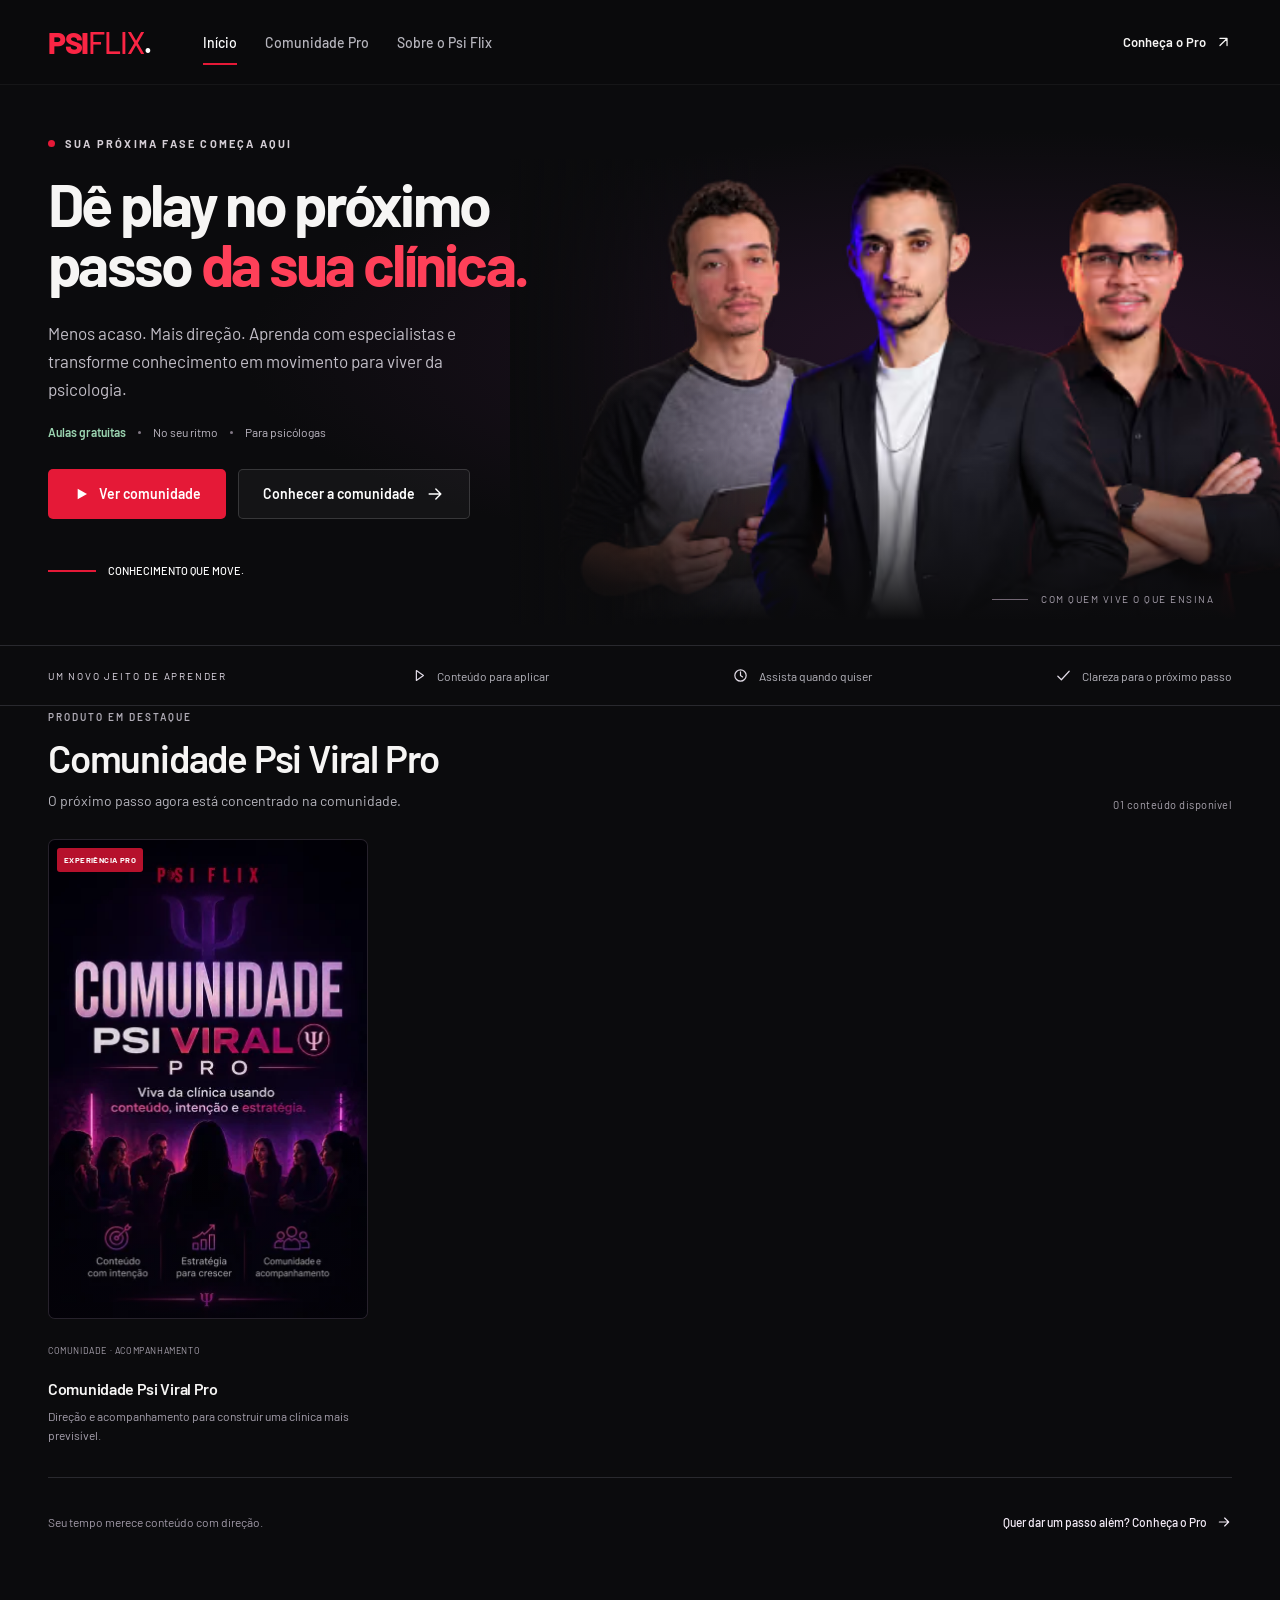
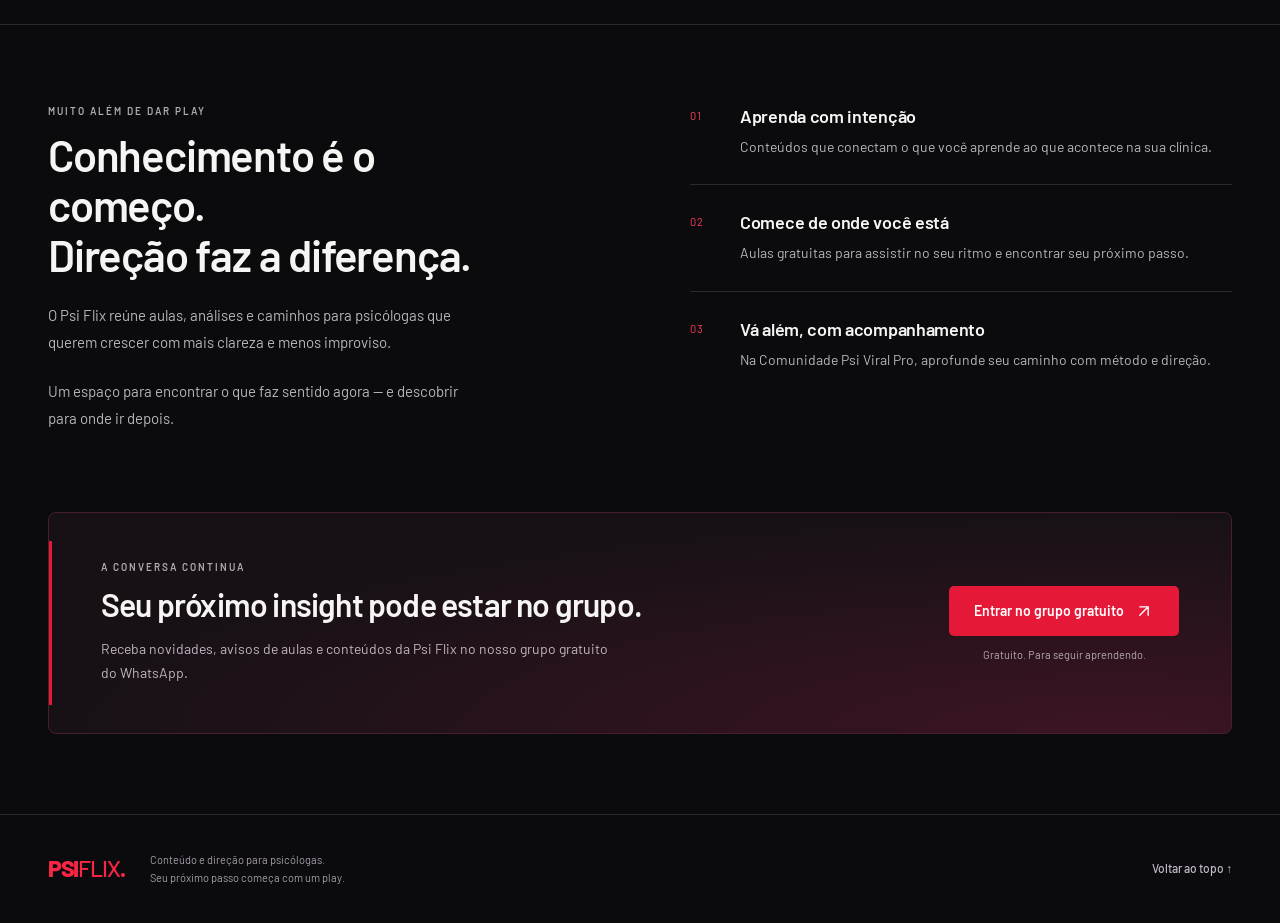
==== index.html @ 21b2b419 "fix: make shell margins robust in production" ====
<!doctype html>
<html lang="pt-BR">
<head>
  <meta charset="utf-8">
  <meta name="viewport" content="width=device-width, initial-scale=1">
  <title>Psi Flix | Dê play no próximo passo da sua clínica</title>
  <meta name="description" content="Aulas e análises gratuitas para psicólogas que querem crescer com direção. Explore o catálogo do Psi Flix e conheça a Comunidade Psi Viral Pro.">
  <meta name="theme-color" content="#0b0b0d">
  <meta name="referrer" content="strict-origin-when-cross-origin">
  <link rel="preload" as="image" type="image/avif" media="(max-width: 700px)" imagesrcset="assets/images/experts-mobile-480.avif 480w, assets/images/experts-mobile-600.avif 600w, assets/images/experts-mobile-840.avif 840w, assets/images/experts-mobile-1160.avif 1160w" imagesizes="(max-width: 557px) calc(112vw - 44.8px), 580px" fetchpriority="high">
  <link rel="preload" href="assets/fonts/barlow-latin-400.woff2" as="font" type="font/woff2" crossorigin>
  <link rel="preload" href="assets/fonts/barlow-latin-600.woff2" as="font" type="font/woff2" crossorigin>
  <link rel="icon" type="image/png" href="assets/images/icon-32.png">
  <link rel="apple-touch-icon" href="assets/images/icon-180.png">
  <link rel="stylesheet" href="assets/site.css?v=20260919-shell">
  <script src="assets/site.js?v=20260919-community" defer></script>
  <script src="assets/analytics.js" defer></script>
</head>
<body>
  <a class="skip-link" href="#inicio">Pular para o conteúdo</a>
  <header class="site-header">
    <div class="shell header-inner">
      <a class="brand" href="#inicio" aria-label="Psi Flix, início">PSI<span>FLIX</span><span class="brand-dot">.</span></a>
      <nav class="site-nav" id="site-navigation" aria-label="Navegação principal">
        <a href="#inicio" aria-current="page">Início</a>
        <a href="#aulas" data-open-catalog>Comunidade Pro</a>
        <a href="#sobre">Sobre o Psi Flix</a>
        <a href="#aulas" data-open-list hidden>Minha lista</a>
      </nav>
      <div class="header-actions">
        <a class="header-link" href="oferta/">Conheça o Pro <svg viewBox="0 0 24 24" aria-hidden="true"><path d="M7 17 17 7M7 7h10v10"/></svg></a>
        <button class="icon-button" type="button" aria-label="Buscar no catálogo" data-search-trigger hidden><svg viewBox="0 0 24 24" aria-hidden="true"><circle cx="10.5" cy="10.5" r="6.5"/><path d="m16 16 4 4"/></svg></button>
        <button class="icon-button menu-button" type="button" aria-label="Abrir menu" aria-expanded="false" aria-controls="site-navigation" data-menu data-catalog-controls hidden><svg viewBox="0 0 24 24" aria-hidden="true"><path d="M4 6h16M4 12h16M4 18h16"/></svg></button>
      </div>
    </div>
  </header>
  <main id="inicio">
    <section class="hero" aria-labelledby="hero-title">
      <div class="shell hero-inner">
        <div class="hero-copy">
          <p class="eyebrow">Sua próxima fase começa aqui</p>
          <h1 id="hero-title">Dê play no próximo passo <em>da sua clínica.</em></h1>
          <p class="hero-description">Menos acaso. Mais direção. Aprenda com especialistas e transforme conhecimento em movimento para viver da psicologia.</p>
          <div class="hero-meta"><span class="free">Aulas gratuitas</span><span class="meta-divider" aria-hidden="true"></span><span>No seu ritmo</span><span class="meta-divider" aria-hidden="true"></span><span>Para psicólogas</span></div>
          <div class="hero-actions">
            <a class="button button-primary" href="#aulas" data-open-catalog><svg class="play-icon" viewBox="0 0 24 24" aria-hidden="true"><path d="m7 4 14 8-14 8z"/></svg>Ver comunidade</a>
            <a class="button button-secondary" href="oferta/">Conhecer a comunidade <svg viewBox="0 0 24 24" aria-hidden="true"><path d="M5 12h14m-6-6 6 6-6 6"/></svg></a>
          </div>
          <div class="hero-index" aria-hidden="true"><span class="index-line"></span><strong>CONHECIMENTO QUE MOVE.</strong></div>
        </div>
        <div class="hero-art" aria-hidden="true"><picture style="display:contents"><source media="(max-width: 700px)" type="image/avif" srcset="assets/images/experts-mobile-480.avif 480w, assets/images/experts-mobile-600.avif 600w, assets/images/experts-mobile-840.avif 840w, assets/images/experts-mobile-1160.avif 1160w" sizes="(max-width: 557px) calc(112vw - 44.8px), 580px" width="1672" height="941"><source media="(max-width: 700px)" type="image/webp" srcset="assets/images/experts-mobile-480.webp 480w, assets/images/experts-mobile-600.webp 600w, assets/images/experts-mobile-840.webp 840w, assets/images/experts-mobile-1160.webp 1160w" sizes="(max-width: 557px) calc(112vw - 44.8px), 580px" width="1672" height="941"><img src="assets/images/experts-1280.webp" srcset="assets/images/experts-480.webp 480w, assets/images/experts-768.webp 768w, assets/images/experts-1280.webp 1280w, assets/images/experts-1672.webp 1672w" sizes="(max-width: 557px) calc(112vw - 44.8px), (max-width: 700px) 580px, (max-width: 1050px) calc(73vw - 46.72px), (max-width: 1336px) calc(70vw - 67.2px), (min-width: 1600px) 843.2px, 868px" width="1672" height="974" alt="" fetchpriority="high"></picture></div>
        <p class="hero-credit">Com quem vive o que ensina</p>
      </div>
    </section>
    <div class="benefit-bar"><div class="shell benefit-inner">
      <p class="benefit-label">Um novo jeito de aprender</p>
      <p><svg viewBox="0 0 24 24" aria-hidden="true"><path d="m9 5 10 7-10 7z"/></svg>Conteúdo para aplicar</p>
      <p><svg viewBox="0 0 24 24" aria-hidden="true"><circle cx="12" cy="12" r="8"/><path d="M12 7v5l3 2"/></svg>Assista quando quiser</p>
      <p><svg viewBox="0 0 24 24" aria-hidden="true"><path d="m4 13 5 5L20 6"/></svg>Clareza para o próximo passo</p>
    </div></div>
    <section class="catalog shell" id="aulas" aria-labelledby="catalog-title">
      <div class="section-heading"><div><span class="section-kicker">Produto em destaque</span><h2 id="catalog-title">Comunidade Psi Viral Pro</h2><p>O próximo passo agora está concentrado na comunidade.</p></div><span class="catalog-count" data-count role="status" aria-live="polite" aria-atomic="true">01 conteúdo disponível</span></div>
      <div class="catalog-toolbar" hidden>
        <div class="filter-group" role="group" aria-label="Filtrar conteúdos">
          <button class="filter" type="button" data-filter="all" aria-pressed="true">Todos</button>
          <button class="filter" type="button" data-filter="free" aria-pressed="false">Gratuitos</button>
          <button class="filter" type="button" data-filter="pro" aria-pressed="false">Comunidade Pro</button>
          <button class="filter" type="button" data-filter="saved" aria-pressed="false">Minha lista <span data-saved-count>0</span></button>
        </div>
        <label class="search-field" for="catalog-search"><svg viewBox="0 0 24 24" aria-hidden="true"><circle cx="10.5" cy="10.5" r="6.5"/><path d="m16 16 4 4"/></svg><span class="sr-only">Buscar no catálogo</span><input id="catalog-search" type="search" placeholder="O que você quer aprender?" autocomplete="off" aria-controls="catalog-cards"></label>
      </div>
      <div class="cards cards-featured" id="catalog-cards">
        <article class="catalog-card" data-card="comunidade-pro" data-category="pro" data-search="Comunidade Psi Viral Pro acompanhamento clinica posicionamento psicologia">
          <a class="card-link" href="oferta/" aria-labelledby="pro-title"><div class="poster"><span class="poster-label pro">Experiência Pro</span><img src="assets/images/comunidade-pro-640.webp" srcset="assets/images/comunidade-pro-320.webp 320w, assets/images/comunidade-pro-640.webp 640w" sizes="(max-width: 700px) clamp(120px, 38vw, 193px), (max-width: 1050px) calc(25vw - 28px), (max-width: 1336px) calc((100vw - 176px) / 6), 194px" decoding="async" width="1024" height="1536" alt="Comunidade Psi Viral Pro" loading="lazy"><span class="poster-action"><svg viewBox="0 0 24 24" aria-hidden="true"><path d="m7 4 14 8-14 8z"/></svg>Conhecer a comunidade</span></div></a>
          <div class="card-info"><span class="card-type">Comunidade · Acompanhamento</span><h3 id="pro-title">Comunidade Psi Viral Pro</h3><p>Direção e acompanhamento para construir uma clínica mais previsível.</p>
            <button class="save-button" type="button" data-title="Comunidade Psi Viral Pro" aria-label="Salvar Comunidade Psi Viral Pro na minha lista" aria-pressed="false" hidden><svg class="plus" viewBox="0 0 24 24" aria-hidden="true"><path d="M12 5v14M5 12h14"/></svg><svg class="check" viewBox="0 0 24 24" aria-hidden="true"><path d="m5 12 4 4L19 6"/></svg></button>
          </div>
        </article>
        <article class="catalog-card product-disabled" data-card="playlist-aulas" data-category="free" data-search="Playlist das 3 aulas gratuitas psicologia marketing clinica" hidden aria-hidden="true">
          <a class="card-link" href="https://www.youtube.com/playlist?list=PLMc1T6mz8FnI" target="_blank" rel="noopener" aria-labelledby="playlist-title"><div class="poster"><span class="poster-label">Gratuito · 3 aulas</span><img src="assets/images/playlist-640.webp" srcset="assets/images/playlist-320.webp 320w, assets/images/playlist-640.webp 640w" sizes="(max-width: 700px) clamp(120px, 38vw, 193px), (max-width: 1050px) calc(25vw - 28px), (max-width: 1336px) calc((100vw - 176px) / 6), 194px" decoding="async" width="1024" height="1536" alt="Playlist gratuita com três aulas" loading="lazy"><span class="poster-action"><svg viewBox="0 0 24 24" aria-hidden="true"><path d="m7 4 14 8-14 8z"/></svg>Assistir no YouTube ↗</span></div></a>
          <div class="card-info"><span class="card-type">Playlist · Acesso gratuito</span><h3 id="playlist-title">Três aulas. Novas possibilidades.</h3><p>Uma sequência para sair do improviso e começar a agir com mais clareza.</p>
            <button class="save-button" type="button" data-save="playlist-aulas" data-title="Playlist das 3 aulas" aria-label="Salvar Playlist das 3 aulas na minha lista" aria-pressed="false" hidden><svg class="plus" viewBox="0 0 24 24" aria-hidden="true"><path d="M12 5v14M5 12h14"/></svg><svg class="check" viewBox="0 0 24 24" aria-hidden="true"><path d="m5 12 4 4L19 6"/></svg></button>
          </div>
        </article>
        <article class="catalog-card product-disabled" data-card="analise-perfil" data-category="free" data-search="Analise de perfil do Instagram redes sociais posicionamento gratuita" hidden aria-hidden="true">
          <a class="card-link" href="https://www.youtube.com/watch?v=QMFp50Lcp_4" target="_blank" rel="noopener" aria-labelledby="analise-title"><div class="poster"><span class="poster-label">Gratuito · Análise prática</span><img src="assets/images/analise-640.webp" srcset="assets/images/analise-320.webp 320w, assets/images/analise-640.webp 640w" sizes="(max-width: 700px) clamp(120px, 38vw, 193px), (max-width: 1050px) calc(25vw - 28px), (max-width: 1336px) calc((100vw - 176px) / 6), 194px" decoding="async" width="1024" height="1536" alt="Aula de análise de perfil do Instagram" loading="lazy"><span class="poster-action"><svg viewBox="0 0 24 24" aria-hidden="true"><path d="m7 4 14 8-14 8z"/></svg>Assistir no YouTube ↗</span></div></a>
          <div class="card-info"><span class="card-type">Aula · Presença digital</span><h3 id="analise-title">Seu perfil comunica o seu valor?</h3><p>Veja na prática o que observar no seu posicionamento no Instagram.</p>
            <button class="save-button" type="button" data-save="analise-perfil" data-title="Análise de perfil do Instagram" aria-label="Salvar Análise de perfil do Instagram na minha lista" aria-pressed="false" hidden><svg class="plus" viewBox="0 0 24 24" aria-hidden="true"><path d="M12 5v14M5 12h14"/></svg><svg class="check" viewBox="0 0 24 24" aria-hidden="true"><path d="m5 12 4 4L19 6"/></svg></button>
          </div>
        </article>
      </div>
      <p class="empty-state" data-empty hidden></p>
      <div class="catalog-note"><p>Seu tempo merece conteúdo com direção.</p><a class="text-link" href="oferta/">Quer dar um passo além? Conheça o Pro <svg viewBox="0 0 24 24" aria-hidden="true"><path d="M5 12h14m-6-6 6 6-6 6"/></svg></a></div>
    </section>
    <section class="about" id="sobre" aria-labelledby="about-title"><div class="shell about-grid">
      <div class="about-heading reveal"><span class="section-kicker">Muito além de dar play</span><h2 id="about-title">Conhecimento é o começo.<br>Direção faz a diferença.</h2><p>O Psi Flix reúne aulas, análises e caminhos para psicólogas que querem crescer com mais clareza e menos improviso.</p><p>Um espaço para encontrar o que faz sentido agora — e descobrir para onde ir depois.</p></div>
      <div class="about-points">
        <article class="about-point reveal"><span class="point-number">01</span><div><h3>Aprenda com intenção</h3><p>Conteúdos que conectam o que você aprende ao que acontece na sua clínica.</p></div></article>
        <article class="about-point reveal"><span class="point-number">02</span><div><h3>Comece de onde você está</h3><p>Aulas gratuitas para assistir no seu ritmo e encontrar seu próximo passo.</p></div></article>
        <article class="about-point reveal"><span class="point-number">03</span><div><h3>Vá além, com acompanhamento</h3><p>Na Comunidade Psi Viral Pro, aprofunde seu caminho com método e direção.</p></div></article>
      </div>
    </div></section>
    <section class="community shell" aria-labelledby="community-title"><div class="community-panel reveal">
      <div><span class="section-kicker">A conversa continua</span><h2 id="community-title">Seu próximo insight pode estar no grupo.</h2><p>Receba novidades, avisos de aulas e conteúdos da Psi Flix no nosso grupo gratuito do WhatsApp.</p></div>
      <div class="community-actions"><a class="button button-primary" href="https://chat.whatsapp.com/EYXo8Y62GKP0uR4T5jmvc7" target="_blank" rel="noopener">Entrar no grupo gratuito <svg viewBox="0 0 24 24" aria-hidden="true"><path d="M7 17 17 7M7 7h10v10"/></svg></a><small>Gratuito. Para seguir aprendendo.</small></div>
    </div></section>
  </main>
  <footer class="site-footer"><div class="shell footer-inner"><div class="footer-brand"><a class="brand" href="#inicio" aria-label="Psi Flix, voltar ao início">PSI<span>FLIX</span>.</a><p>Conteúdo e direção para psicólogas.<br>Seu próximo passo começa com um play.</p></div><a class="text-link" href="#inicio">Voltar ao topo ↑</a></div></footer>
  <div class="toast" role="status" aria-live="polite" aria-atomic="true" data-toast></div>
  <noscript><style>.site-nav{display:flex;position:static}.header-inner{flex-wrap:wrap}.toast{display:none}</style></noscript>
</body>
</html>
---- assets/site.css ----
@font-face { font-family: 'Barlow'; font-style: normal; font-weight: 400; font-display: swap; src: url('fonts/barlow-latin-400.woff2') format('woff2'); unicode-range: U+0000-00FF, U+0131, U+0152-0153, U+02BB-02BC, U+02C6, U+02DA, U+02DC, U+0304, U+0308, U+0329, U+2000-206F, U+20AC, U+2122, U+2191, U+2193, U+2212, U+2215, U+FEFF, U+FFFD; }
@font-face { font-family: 'Barlow'; font-style: normal; font-weight: 500; font-display: swap; src: url('fonts/barlow-latin-500.woff2') format('woff2'); unicode-range: U+0000-00FF, U+0131, U+0152-0153, U+02BB-02BC, U+02C6, U+02DA, U+02DC, U+0304, U+0308, U+0329, U+2000-206F, U+20AC, U+2122, U+2191, U+2193, U+2212, U+2215, U+FEFF, U+FFFD; }
@font-face { font-family: 'Barlow'; font-style: normal; font-weight: 600; font-display: swap; src: url('fonts/barlow-latin-600.woff2') format('woff2'); unicode-range: U+0000-00FF, U+0131, U+0152-0153, U+02BB-02BC, U+02C6, U+02DA, U+02DC, U+0304, U+0308, U+0329, U+2000-206F, U+20AC, U+2122, U+2191, U+2193, U+2212, U+2215, U+FEFF, U+FFFD; }
@font-face { font-family: 'Barlow'; font-style: normal; font-weight: 700; font-display: swap; src: url('fonts/barlow-latin-700.woff2') format('woff2'); unicode-range: U+0000-00FF, U+0131, U+0152-0153, U+02BB-02BC, U+02C6, U+02DA, U+02DC, U+0304, U+0308, U+0329, U+2000-206F, U+20AC, U+2122, U+2191, U+2193, U+2212, U+2215, U+FEFF, U+FFFD; }
@font-face { font-family: 'Barlow'; font-style: normal; font-weight: 800; font-display: swap; src: url('fonts/barlow-latin-800.woff2') format('woff2'); unicode-range: U+0000-00FF, U+0131, U+0152-0153, U+02BB-02BC, U+02C6, U+02DA, U+02DC, U+0304, U+0308, U+0329, U+2000-206F, U+20AC, U+2122, U+2191, U+2193, U+2212, U+2215, U+FEFF, U+FFFD; }
:root{color-scheme:dark;--bg:#0b0b0d;--surface:#151518;--line:#29292e;--text:#f6f5f4;--muted:#b6b5bd;--red:#e51937;--red-hover:#bd102a;--max:1240px;--ease:cubic-bezier(.2,.7,.2,1)}
*{box-sizing:border-box}
html{scroll-behavior:smooth;scroll-padding-top:100px}
body{margin:0;min-width:320px;background:var(--bg);color:var(--text);font-family:Barlow,'Segoe UI',Arial,sans-serif;-webkit-font-smoothing:antialiased}
body,input,button{font-family:Barlow,'Segoe UI',Arial,sans-serif}
a{color:inherit;text-decoration:none}
button,input{font:inherit}
button,a,input,summary{-webkit-tap-highlight-color:transparent}
button{cursor:pointer}
img{display:block;max-width:100%;height:auto}
h1,h2,h3,p{margin:0}
svg{width:20px;height:20px;flex-shrink:0;fill:none;stroke:currentColor;stroke-width:1.7;stroke-linecap:round;stroke-linejoin:round}
[hidden]{display:none!important}
:focus-visible{outline:2px solid #fff;outline-offset:5px}
::selection{background:#ae1735;color:#fff}
.shell{width:calc(100% - 96px);max-width:var(--max);margin-inline:auto}
.skip-link{position:fixed;left:24px;top:-70px;z-index:20;background:#fff;color:#111;padding:14px 20px;border-radius:6px}
.skip-link:focus{top:12px}
.site-header{position:sticky;top:0;z-index:10;background:#0b0b0df5;border-bottom:1px solid #ffffff0d}
.header-inner{display:flex;align-items:center;gap:52px;min-height:84px}
.brand{font-size:30px;letter-spacing:-1.4px;font-weight:800;color:#fa2544;white-space:nowrap;line-height:1}
.brand span{font-weight:500;letter-spacing:-1px}
.site-nav{display:flex;gap:28px;align-items:center}
.site-nav a{position:relative;display:flex;align-items:center;min-height:48px;color:var(--muted);font-size:14px;font-weight:500;transition:color .2s}
.site-nav a:hover,.site-nav a[aria-current]{color:#fff}
.site-nav a[aria-current]::after{content:'';position:absolute;bottom:1px;left:0;right:0;height:2px;background:var(--red)}
.header-actions{margin-left:auto;display:flex;align-items:center;gap:18px}
.header-link{display:flex;align-items:center;gap:9px;min-height:44px;font-size:13px;font-weight:600}
.header-link svg{width:17px}
.icon-button{display:grid;place-items:center;width:44px;height:44px;border:1px solid var(--line);background:transparent;color:#fff;border-radius:50%;transition:background .2s,border-color .2s}
.icon-button:hover{background:#ffffff10;border-color:#777}
.menu-button{display:none}
.hero{position:relative;isolation:isolate;overflow:hidden;background:radial-gradient(ellipse at 80% 48%,#241327 0,transparent 54%)}
.hero-inner{position:relative;min-height:560px;display:flex;align-items:center;padding-block:32px 48px}
.hero-copy{position:relative;z-index:2;width:53%;max-width:650px}
.eyebrow{display:flex;align-items:center;gap:10px;font-size:11px;font-weight:700;text-transform:uppercase;letter-spacing:2.2px;color:#d4ced5;margin-bottom:24px}
.eyebrow::before{content:'';height:7px;width:7px;background:var(--red);border-radius:50%;flex-shrink:0}
.hero h1{font-size:clamp(42px,4.6vw,68px);line-height:1.03;letter-spacing:-2.7px;font-weight:700;text-wrap:balance}
.hero h1 em{font-style:normal;color:#ff4059}
.hero-description{max-width:435px;color:#c2bec7;font-size:17px;line-height:1.65;margin-top:24px}
.hero-meta{display:flex;align-items:center;gap:12px;margin-top:22px;font-size:12px;color:#bfbac5}
.hero-meta .free{color:#9bd5b1;font-weight:600}
.meta-divider{width:3px;height:3px;background:#827985;border-radius:50%}
.hero-actions{display:flex;gap:12px;flex-wrap:wrap;margin-top:30px}
.button{display:inline-flex;align-items:center;justify-content:center;gap:10px;min-height:50px;padding:0 24px;border:1px solid transparent;border-radius:5px;font-size:14px;font-weight:600;line-height:1.3;transition:background .2s,transform .25s var(--ease),border-color .2s}
.button:hover{transform:translateY(-2px)}
.button-primary{background:var(--red);color:#fff}
.button-primary:hover{background:var(--red-hover)}
.button-secondary{background:#ffffff0a;border-color:#ffffff26;color:#fff}
.button-secondary:hover{background:#ffffff15;border-color:#ffffff55}
.button .play-icon{fill:currentColor;stroke:none;width:16px}
.hero-art{position:absolute;z-index:0;width:70%;right:-9%;bottom:20px;pointer-events:none}
.hero-art::after{content:'';position:absolute;inset:0;background:linear-gradient(90deg,var(--bg),transparent 30%),linear-gradient(0deg,var(--bg) 1%,transparent 38%)}
.hero-art img{width:100%;height:auto}
.hero-credit{position:absolute;right:18px;bottom:40px;z-index:2;display:flex;align-items:center;gap:13px;font-size:10px;color:#aaa3b0;letter-spacing:1.5px;text-transform:uppercase}
.hero-credit::before{content:'';height:1px;width:36px;background:#736774}
.hero-index{display:flex;align-items:center;gap:12px;margin-top:45px;color:#918996;font-size:11px;font-variant-numeric:tabular-nums}
.hero-index .index-line{width:48px;height:2px;background:var(--red)}
.hero-index strong{font-weight:500;color:#fff}
.benefit-bar{border-block:1px solid var(--line)}
.benefit-inner{display:flex;align-items:center;justify-content:space-between;gap:24px;padding-block:21px}
.benefit-inner p{display:flex;align-items:center;gap:10px;font-size:12px;color:var(--muted)}
.benefit-inner svg{color:#e2dce7;width:17px;height:17px}
.benefit-inner .benefit-label{font-size:10px;letter-spacing:1.8px;text-transform:uppercase;color:#e2dce7}
/* Align the catalog text below the sticky header when navigating to #aulas. */
.catalog{padding-block:5px 80px;scroll-margin-top:-93px}
.section-heading{display:flex;align-items:flex-end;justify-content:space-between;gap:28px;margin-bottom:28px}
.section-kicker{display:block;color:#afabb5;font-size:10px;font-weight:600;letter-spacing:2px;text-transform:uppercase;margin-bottom:13px}
.section-heading h2,.about-heading h2{font-size:clamp(28px,3vw,40px);font-weight:600;line-height:1.15;letter-spacing:-1.2px}
.section-heading p{color:var(--muted);font-size:14px;line-height:1.5;margin-top:10px}
.catalog-count{font-size:11px;white-space:nowrap;color:#a8a3ad;letter-spacing:.5px}
.catalog-toolbar{display:flex;gap:8px;align-items:center;flex-wrap:wrap;margin-bottom:28px}
.filter{min-height:40px;padding:8px 17px;border:1px solid var(--line);border-radius:4px;background:transparent;color:#bbb6c1;font-size:12px;transition:background .2s,color .2s}
.filter[aria-pressed=true]{background:#f3f1f3;color:#18151b;border-color:#f3f1f3}
.filter:hover:not([aria-pressed=true]){background:#242126;color:#fff}
.search-field{margin-left:auto;display:flex;align-items:center;gap:10px;border:1px solid var(--line);border-radius:4px;padding:0 12px;color:#aaa3af;min-height:40px}
.search-field input{width:175px;border:0;background:transparent;color:#fff;outline:none;font-size:12px;padding:11px 0}
.search-field:focus-within{outline:2px solid #fff;outline-offset:3px}
.search-field svg{width:16px;height:16px}
.search-field input::placeholder{color:#aaa3af}
.cards{display:grid;grid-template-columns:repeat(6,minmax(0,1fr));gap:28px 16px}
.cards-featured{grid-template-columns:minmax(220px,320px);justify-content:start}
.catalog-card{min-width:0;position:relative}
.card-link{display:block}
.poster{position:relative;aspect-ratio:2/3;border-radius:7px;overflow:hidden;background:#19131e;border:1px solid #ffffff10;transition:transform .35s var(--ease),border-color .3s}
.poster picture,.poster img{width:100%;height:100%;object-fit:cover}
.poster img{transition:transform .6s var(--ease)}
.poster::after{content:'';position:absolute;inset:0;background:linear-gradient(0deg,#08060bea,transparent 38%);opacity:.4;transition:opacity .3s}
.poster-label{position:absolute;left:8px;top:8px;max-width:calc(100% - 16px);z-index:1;background:#101012ed;border:1px solid #ffffff30;color:#fff;border-radius:3px;padding:6px;font-size:8px;letter-spacing:.4px;text-transform:uppercase;font-weight:700}
.poster-label.pro{background:#b6112c;border-color:transparent}
.poster-action{position:absolute;z-index:1;bottom:12px;left:12px;right:12px;display:flex;align-items:center;gap:8px;font-size:11px;font-weight:600;opacity:0;transform:translateY(8px);transition:transform .3s,opacity .3s}
.poster-action svg{box-sizing:content-box;width:12px;height:12px;padding:8px;border-radius:50%;background:#fff;color:#141018;fill:currentColor;stroke:none}
.card-link:hover .poster,.card-link:focus-visible .poster{transform:translateY(-5px);border-color:#ffffff50}
.card-link:hover .poster img,.card-link:focus-visible .poster img{transform:scale(1.025)}
.card-link:hover .poster::after,.card-link:focus-visible .poster::after{opacity:1}
.card-link:hover .poster-action,.card-link:focus-visible .poster-action{opacity:1;transform:none}
.card-info{position:relative;padding-top:10px}
.card-type{display:flex;align-items:center;min-height:44px;padding-right:48px;font-size:9px;line-height:1.5;color:#aaa4b0;letter-spacing:.6px;text-transform:uppercase;overflow-wrap:anywhere}
.card-info h3{font-size:16px;font-weight:600;letter-spacing:-.3px;margin-top:6px;line-height:1.3}
.card-info p{font-size:12px;color:#a7a1ae;line-height:1.6;margin-top:7px}
.save-button{position:absolute;right:0;top:10px;width:44px;height:44px;border:1px solid #45404b;border-radius:50%;background:var(--bg);color:#d9d5df;display:grid;place-items:center}
.save-button[aria-pressed=true]{color:#9bd5b1;border-color:#6b9a7a}
.save-button[aria-pressed=true] .plus{display:none}
.save-button[aria-pressed=false] .check{display:none}
.empty-state{padding:48px 24px;border:1px dashed #4d4354;border-radius:6px;color:#c2b9ca;text-align:center;line-height:1.6}
.catalog-note{display:flex;align-items:center;justify-content:space-between;gap:20px;margin-top:32px;padding-top:22px;border-top:1px solid var(--line);color:#a29ba9;font-size:12px;line-height:1.6}
.text-link{display:inline-flex;gap:9px;align-items:center;color:#f5edf8;font-weight:500;min-height:44px}
.text-link svg{width:16px}
.about{border-top:1px solid var(--line);padding-block:80px}
.about-grid{display:grid;grid-template-columns:1fr 1fr;gap:100px;align-items:start}
.about-heading h2{font-size:clamp(34px,3.4vw,48px);max-width:470px}
.about-heading p{color:var(--muted);font-size:15px;line-height:1.8;max-width:440px;margin-top:22px}
.about-points{display:grid;gap:26px}
.about-point{display:grid;grid-template-columns:30px 1fr;gap:20px;border-bottom:1px solid var(--line);padding-bottom:26px}
.about-point:last-child{border:0;padding-bottom:0}
.point-number{color:#fa4059;font-size:11px;letter-spacing:1px;padding-top:4px}
.about-point h3{font-size:18px;font-weight:600;letter-spacing:-.3px}
.about-point p{font-size:14px;color:var(--muted);line-height:1.65;margin-top:8px}
.community{padding-bottom:80px}
.community-panel{display:grid;grid-template-columns:1fr auto;gap:40px;align-items:center;padding:48px 52px;border:1px solid #47202d;border-radius:8px;background:radial-gradient(ellipse at 90% 100%,#3c1423,transparent 70%),#171116;position:relative;overflow:hidden}
.community-panel::before{content:'';position:absolute;left:0;top:28px;bottom:28px;width:3px;background:var(--red)}
.community-panel h2{font-size:32px;font-weight:600;letter-spacing:-.8px;line-height:1.15}
.community-panel p{margin-top:14px;font-size:14px;color:#c0b4c0;line-height:1.7;max-width:510px}
.community-actions{display:flex;flex-direction:column;align-items:center;gap:12px}
.community-actions small{color:#b5a6b4;font-size:11px}
.site-footer{padding-block:32px;border-top:1px solid var(--line)}
.footer-inner{display:flex;align-items:center;justify-content:space-between;gap:24px}
.footer-brand{display:flex;align-items:center;gap:26px}
.footer-brand .brand{font-size:23px}
.site-footer p,.site-footer>a{font-size:11px;color:#a49ca9;line-height:1.6}
.site-footer .text-link{font-size:12px;color:#c2bac8}
.toast{position:fixed;bottom:24px;left:50%;transform:translateX(-50%);z-index:30;max-width:calc(100% - 32px);width:max-content;padding:13px 20px;border:1px solid #57505e;border-radius:6px;background:#25202b;color:#fff;font-size:13px;box-shadow:0 8px 30px #0005}
.reveal.is-visible{animation:reveal-in .65s var(--ease) both}
@keyframes reveal-in{from{opacity:.25;transform:translateY(22px)}to{opacity:1;transform:translateY(0)}}
@media(hover:none){.poster-action{opacity:1;transform:none}.poster::after{opacity:.8}}
@media(min-width:1600px){.hero-art{right:-4%;width:68%}}
@media(max-width:1050px){.shell{width:calc(100% - 64px)}.header-inner{gap:30px}.site-nav{gap:20px}.header-link{display:none}.hero-inner{min-height:580px}.hero-copy{width:57%}.hero h1{font-size:52px}.hero-art{width:73%;right:-15%;bottom:50px}.cards{grid-template-columns:repeat(4,minmax(0,1fr));gap:28px 16px}.cards-featured{grid-template-columns:minmax(220px,320px);justify-content:start}.about-grid{gap:50px}.community-panel{padding:36px}.benefit-inner{gap:14px}.benefit-inner .benefit-label{display:none}.card-info h3{font-size:16px}}
@media(max-width:700px){html{scroll-padding-top:85px}.shell{width:calc(100% - 40px)}.header-inner{min-height:72px;gap:16px}.brand{font-size:26px}.header-actions{gap:10px}.menu-button{display:grid}.site-nav{position:absolute;top:72px;left:0;right:0;background:#111114;border-bottom:1px solid var(--line);padding:12px 20px;display:none;flex-wrap:wrap;gap:10px 24px}.site-nav.is-open{display:flex}.hero-inner{min-height:0;padding-top:295px;padding-bottom:34px}.hero-copy{width:100%;max-width:none}.hero-art{top:12px;bottom:auto;right:-8%;width:112%;max-width:600px}.hero-art::after{background:linear-gradient(0deg,var(--bg),transparent 62%)}.hero h1{font-size:clamp(38px,8.8vw,58px);letter-spacing:-1.8px;max-width:560px}.hero .eyebrow{margin-bottom:18px;font-size:10px}.hero-description{font-size:15px;line-height:1.65;max-width:460px;margin-top:20px}.hero-credit{display:none}.hero-meta{font-size:11px;gap:10px;margin-top:18px}.hero-actions{margin-top:24px;gap:10px}.button{padding:0 18px;font-size:13px}.hero-index{margin-top:28px}.benefit-inner{flex-wrap:wrap;justify-content:center;gap:12px 24px;padding-block:18px}.benefit-inner p{font-size:11px}.catalog{padding-block:5px 48px;scroll-margin-top:-60px}.section-heading{gap:15px}.section-heading h2{font-size:29px}.section-heading p{font-size:13px}.catalog-count{display:none}.catalog-toolbar{gap:7px}.filter{padding-inline:13px;font-size:11px}.search-field{order:2;width:100%;margin-top:7px}.search-field input{width:100%;font-size:14px}.cards{grid-template-columns:none;grid-auto-flow:column;grid-auto-columns:clamp(120px,38vw,193px);gap:12px;overflow-x:auto;scroll-snap-type:x mandatory;scroll-padding-left:0;padding:8px 3px 24px;margin-inline:-3px;scrollbar-width:thin;scrollbar-color:#514452 transparent}.cards-featured{justify-content:start}.catalog-card{scroll-snap-align:start}.card-info h3{font-size:16px}.catalog-note{display:block;margin-top:14px}.catalog-note .text-link{margin-top:8px}.about{padding-block:48px}.about-grid{grid-template-columns:1fr;gap:36px}.about-heading h2{font-size:36px}.about-heading p{font-size:14px}.about-points{gap:22px}.community{padding-bottom:48px}.community-panel{grid-template-columns:1fr;padding:30px 26px;gap:26px}.community-panel h2{font-size:28px}.community-actions{align-items:flex-start}.community-actions .button{width:100%}.community-actions small{align-self:center}.footer-inner{align-items:flex-start}.footer-brand{flex-direction:column;gap:12px;align-items:flex-start}.footer-inner>.text-link{white-space:nowrap;font-size:11px}.site-footer{padding-block:24px}}
@media(max-width:380px){.hero-inner{padding-top:260px}.hero-meta{flex-wrap:wrap}.hero-actions .button{padding-inline:14px;font-size:12px}.filter{padding-inline:10px}}
@media(prefers-reduced-motion:reduce){html{scroll-behavior:auto}*,*::before,*::after{animation:none!important;transition:none!important;scroll-behavior:auto!important}}

/* Catalog controls and progressive enhancement. */
.sr-only{position:absolute;width:1px;height:1px;padding:0;margin:-1px;overflow:hidden;clip-path:inset(50%);white-space:nowrap;border:0}
.brand .brand-dot{color:#fff;font-weight:700}
.filter-group{display:flex;flex-wrap:wrap;gap:8px}
.filter{min-height:44px}
.filter [data-saved-count]{display:inline-grid;place-items:center;min-width:18px;height:18px;margin-left:4px;border-radius:3px;background:#ffffff16;font-size:10px}
.filter[aria-pressed=true] [data-saved-count]{background:#00000012}
.toast:empty{display:none}
@media(max-width:700px){.filter-group{gap:7px}.filter{padding-inline:12px}.hero-art{max-width:580px;right:50%;transform:translateX(50%)}.hero-inner{padding-top:clamp(250px,62vw,365px)}}
@media(max-width:380px){.filter{padding-inline:9px}.hero-inner{padding-top:250px}}
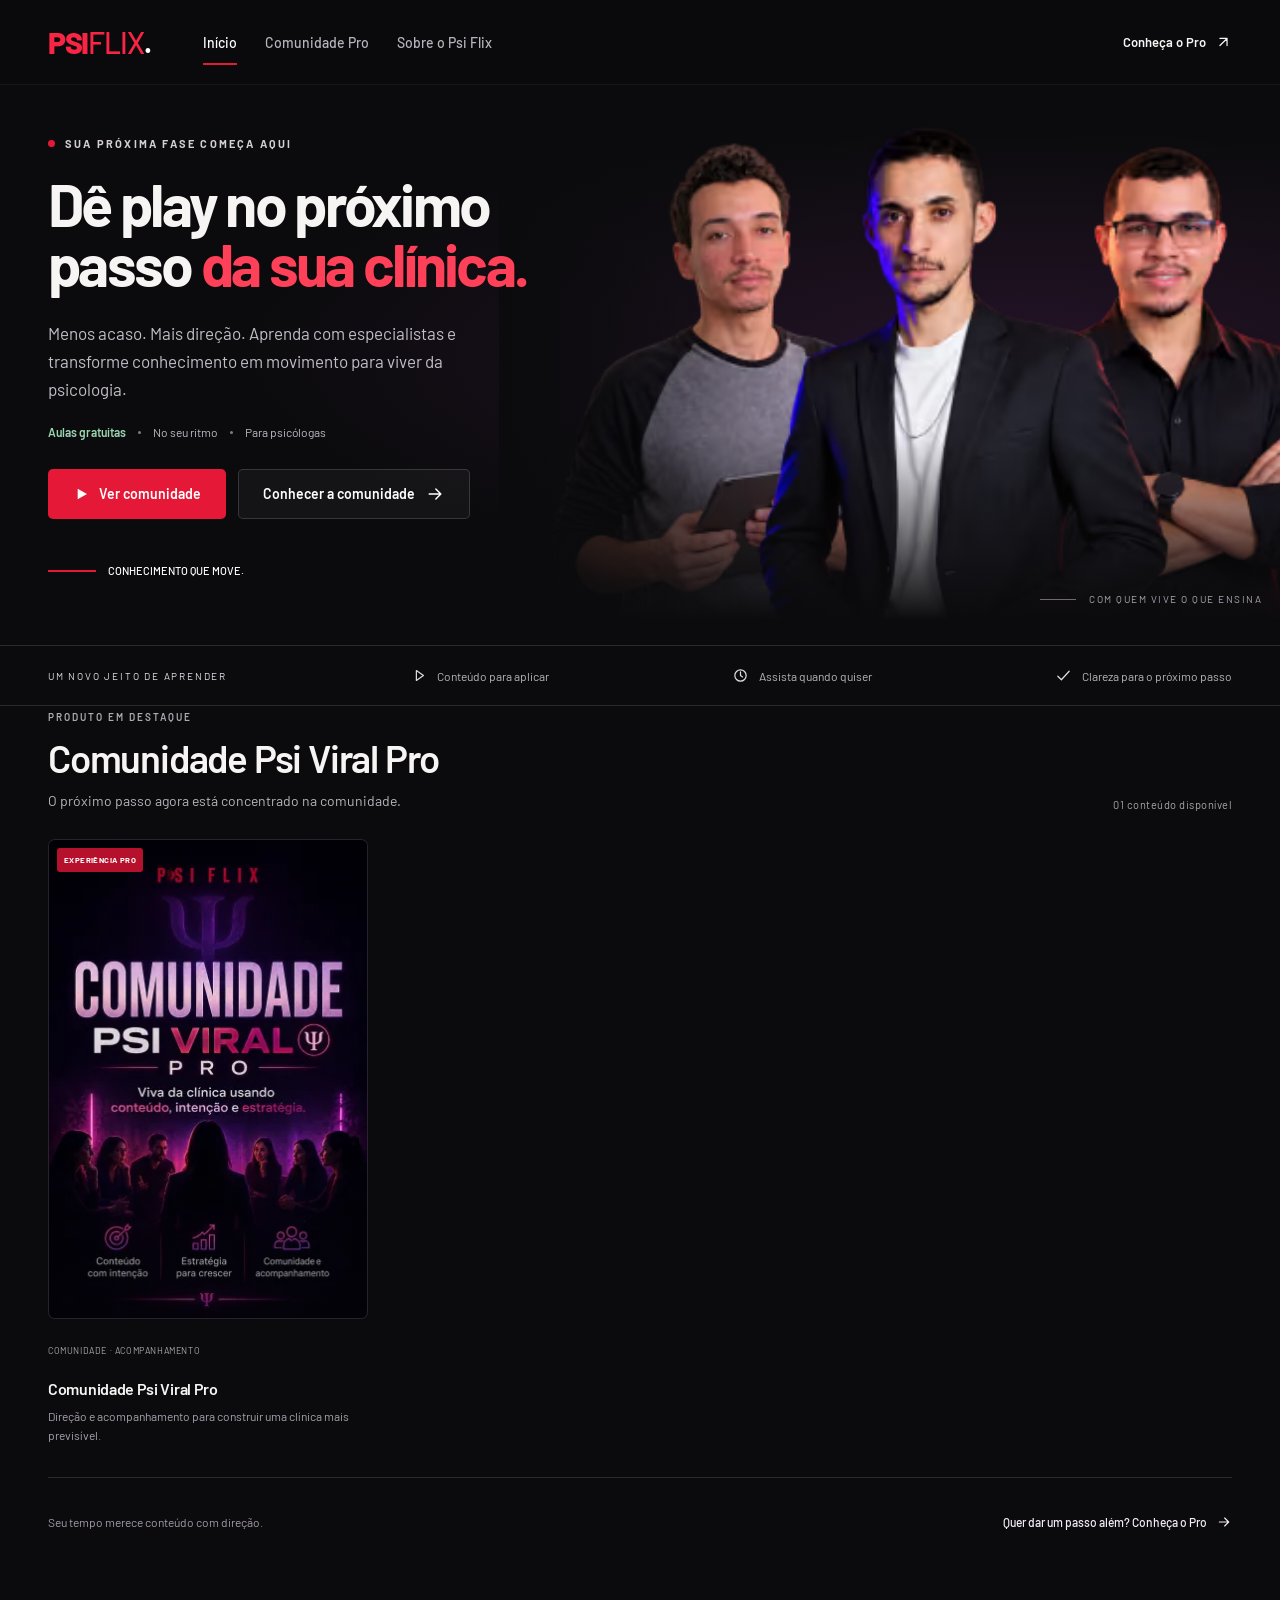
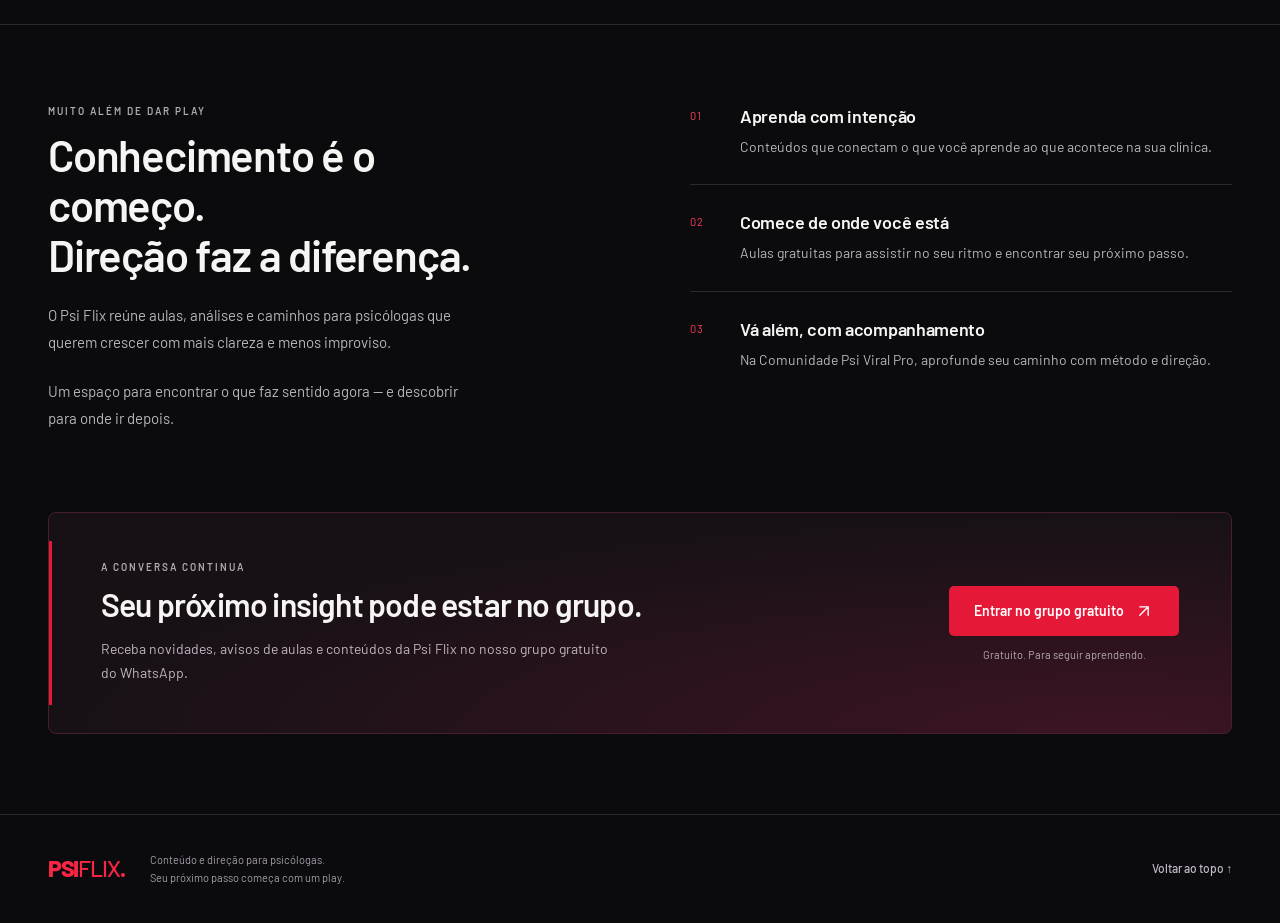
==== commit b841e126: "fix: force lateral spacing on shell containers" ====
--- a/index.html
+++ b/index.html
@@ -12,7 +12,7 @@
   <link rel="preload" href="assets/fonts/barlow-latin-600.woff2" as="font" type="font/woff2" crossorigin>
   <link rel="icon" type="image/png" href="assets/images/icon-32.png">
   <link rel="apple-touch-icon" href="assets/images/icon-180.png">
-  <link rel="stylesheet" href="assets/site.css?v=20260919-shell">
+  <link rel="stylesheet" href="assets/site.css?v=20260919-shell-padding">
   <script src="assets/site.js?v=20260919-community" defer></script>
   <script src="assets/analytics.js" defer></script>
 </head>
--- a/assets/site.css
+++ b/assets/site.css
@@ -18,7 +18,7 @@
 [hidden]{display:none!important}
 :focus-visible{outline:2px solid #fff;outline-offset:5px}
 ::selection{background:#ae1735;color:#fff}
-.shell{width:calc(100% - 96px);max-width:var(--max);margin-inline:auto}
+.shell{width:100%!important;max-width:1336px!important;margin-inline:auto!important;padding-inline:48px!important}
 .skip-link{position:fixed;left:24px;top:-70px;z-index:20;background:#fff;color:#111;padding:14px 20px;border-radius:6px}
 .skip-link:focus{top:12px}
 .site-header{position:sticky;top:0;z-index:10;background:#0b0b0df5;border-bottom:1px solid #ffffff0d}
@@ -139,8 +139,8 @@
 @keyframes reveal-in{from{opacity:.25;transform:translateY(22px)}to{opacity:1;transform:translateY(0)}}
 @media(hover:none){.poster-action{opacity:1;transform:none}.poster::after{opacity:.8}}
 @media(min-width:1600px){.hero-art{right:-4%;width:68%}}
-@media(max-width:1050px){.shell{width:calc(100% - 64px)}.header-inner{gap:30px}.site-nav{gap:20px}.header-link{display:none}.hero-inner{min-height:580px}.hero-copy{width:57%}.hero h1{font-size:52px}.hero-art{width:73%;right:-15%;bottom:50px}.cards{grid-template-columns:repeat(4,minmax(0,1fr));gap:28px 16px}.cards-featured{grid-template-columns:minmax(220px,320px);justify-content:start}.about-grid{gap:50px}.community-panel{padding:36px}.benefit-inner{gap:14px}.benefit-inner .benefit-label{display:none}.card-info h3{font-size:16px}}
-@media(max-width:700px){html{scroll-padding-top:85px}.shell{width:calc(100% - 40px)}.header-inner{min-height:72px;gap:16px}.brand{font-size:26px}.header-actions{gap:10px}.menu-button{display:grid}.site-nav{position:absolute;top:72px;left:0;right:0;background:#111114;border-bottom:1px solid var(--line);padding:12px 20px;display:none;flex-wrap:wrap;gap:10px 24px}.site-nav.is-open{display:flex}.hero-inner{min-height:0;padding-top:295px;padding-bottom:34px}.hero-copy{width:100%;max-width:none}.hero-art{top:12px;bottom:auto;right:-8%;width:112%;max-width:600px}.hero-art::after{background:linear-gradient(0deg,var(--bg),transparent 62%)}.hero h1{font-size:clamp(38px,8.8vw,58px);letter-spacing:-1.8px;max-width:560px}.hero .eyebrow{margin-bottom:18px;font-size:10px}.hero-description{font-size:15px;line-height:1.65;max-width:460px;margin-top:20px}.hero-credit{display:none}.hero-meta{font-size:11px;gap:10px;margin-top:18px}.hero-actions{margin-top:24px;gap:10px}.button{padding:0 18px;font-size:13px}.hero-index{margin-top:28px}.benefit-inner{flex-wrap:wrap;justify-content:center;gap:12px 24px;padding-block:18px}.benefit-inner p{font-size:11px}.catalog{padding-block:5px 48px;scroll-margin-top:-60px}.section-heading{gap:15px}.section-heading h2{font-size:29px}.section-heading p{font-size:13px}.catalog-count{display:none}.catalog-toolbar{gap:7px}.filter{padding-inline:13px;font-size:11px}.search-field{order:2;width:100%;margin-top:7px}.search-field input{width:100%;font-size:14px}.cards{grid-template-columns:none;grid-auto-flow:column;grid-auto-columns:clamp(120px,38vw,193px);gap:12px;overflow-x:auto;scroll-snap-type:x mandatory;scroll-padding-left:0;padding:8px 3px 24px;margin-inline:-3px;scrollbar-width:thin;scrollbar-color:#514452 transparent}.cards-featured{justify-content:start}.catalog-card{scroll-snap-align:start}.card-info h3{font-size:16px}.catalog-note{display:block;margin-top:14px}.catalog-note .text-link{margin-top:8px}.about{padding-block:48px}.about-grid{grid-template-columns:1fr;gap:36px}.about-heading h2{font-size:36px}.about-heading p{font-size:14px}.about-points{gap:22px}.community{padding-bottom:48px}.community-panel{grid-template-columns:1fr;padding:30px 26px;gap:26px}.community-panel h2{font-size:28px}.community-actions{align-items:flex-start}.community-actions .button{width:100%}.community-actions small{align-self:center}.footer-inner{align-items:flex-start}.footer-brand{flex-direction:column;gap:12px;align-items:flex-start}.footer-inner>.text-link{white-space:nowrap;font-size:11px}.site-footer{padding-block:24px}}
+@media(max-width:1050px){.shell{padding-inline:32px!important}.header-inner{gap:30px}.site-nav{gap:20px}.header-link{display:none}.hero-inner{min-height:580px}.hero-copy{width:57%}.hero h1{font-size:52px}.hero-art{width:73%;right:-15%;bottom:50px}.cards{grid-template-columns:repeat(4,minmax(0,1fr));gap:28px 16px}.cards-featured{grid-template-columns:minmax(220px,320px);justify-content:start}.about-grid{gap:50px}.community-panel{padding:36px}.benefit-inner{gap:14px}.benefit-inner .benefit-label{display:none}.card-info h3{font-size:16px}}
+@media(max-width:700px){html{scroll-padding-top:85px}.shell{padding-inline:20px!important}.header-inner{min-height:72px;gap:16px}.brand{font-size:26px}.header-actions{gap:10px}.menu-button{display:grid}.site-nav{position:absolute;top:72px;left:0;right:0;background:#111114;border-bottom:1px solid var(--line);padding:12px 20px;display:none;flex-wrap:wrap;gap:10px 24px}.site-nav.is-open{display:flex}.hero-inner{min-height:0;padding-top:295px;padding-bottom:34px}.hero-copy{width:100%;max-width:none}.hero-art{top:12px;bottom:auto;right:-8%;width:112%;max-width:600px}.hero-art::after{background:linear-gradient(0deg,var(--bg),transparent 62%)}.hero h1{font-size:clamp(38px,8.8vw,58px);letter-spacing:-1.8px;max-width:560px}.hero .eyebrow{margin-bottom:18px;font-size:10px}.hero-description{font-size:15px;line-height:1.65;max-width:460px;margin-top:20px}.hero-credit{display:none}.hero-meta{font-size:11px;gap:10px;margin-top:18px}.hero-actions{margin-top:24px;gap:10px}.button{padding:0 18px;font-size:13px}.hero-index{margin-top:28px}.benefit-inner{flex-wrap:wrap;justify-content:center;gap:12px 24px;padding-block:18px}.benefit-inner p{font-size:11px}.catalog{padding-block:5px 48px;scroll-margin-top:-60px}.section-heading{gap:15px}.section-heading h2{font-size:29px}.section-heading p{font-size:13px}.catalog-count{display:none}.catalog-toolbar{gap:7px}.filter{padding-inline:13px;font-size:11px}.search-field{order:2;width:100%;margin-top:7px}.search-field input{width:100%;font-size:14px}.cards{grid-template-columns:none;grid-auto-flow:column;grid-auto-columns:clamp(120px,38vw,193px);gap:12px;overflow-x:auto;scroll-snap-type:x mandatory;scroll-padding-left:0;padding:8px 3px 24px;margin-inline:-3px;scrollbar-width:thin;scrollbar-color:#514452 transparent}.cards-featured{justify-content:start}.catalog-card{scroll-snap-align:start}.card-info h3{font-size:16px}.catalog-note{display:block;margin-top:14px}.catalog-note .text-link{margin-top:8px}.about{padding-block:48px}.about-grid{grid-template-columns:1fr;gap:36px}.about-heading h2{font-size:36px}.about-heading p{font-size:14px}.about-points{gap:22px}.community{padding-bottom:48px}.community-panel{grid-template-columns:1fr;padding:30px 26px;gap:26px}.community-panel h2{font-size:28px}.community-actions{align-items:flex-start}.community-actions .button{width:100%}.community-actions small{align-self:center}.footer-inner{align-items:flex-start}.footer-brand{flex-direction:column;gap:12px;align-items:flex-start}.footer-inner>.text-link{white-space:nowrap;font-size:11px}.site-footer{padding-block:24px}}
 @media(max-width:380px){.hero-inner{padding-top:260px}.hero-meta{flex-wrap:wrap}.hero-actions .button{padding-inline:14px;font-size:12px}.filter{padding-inline:10px}}
 @media(prefers-reduced-motion:reduce){html{scroll-behavior:auto}*,*::before,*::after{animation:none!important;transition:none!important;scroll-behavior:auto!important}}
 
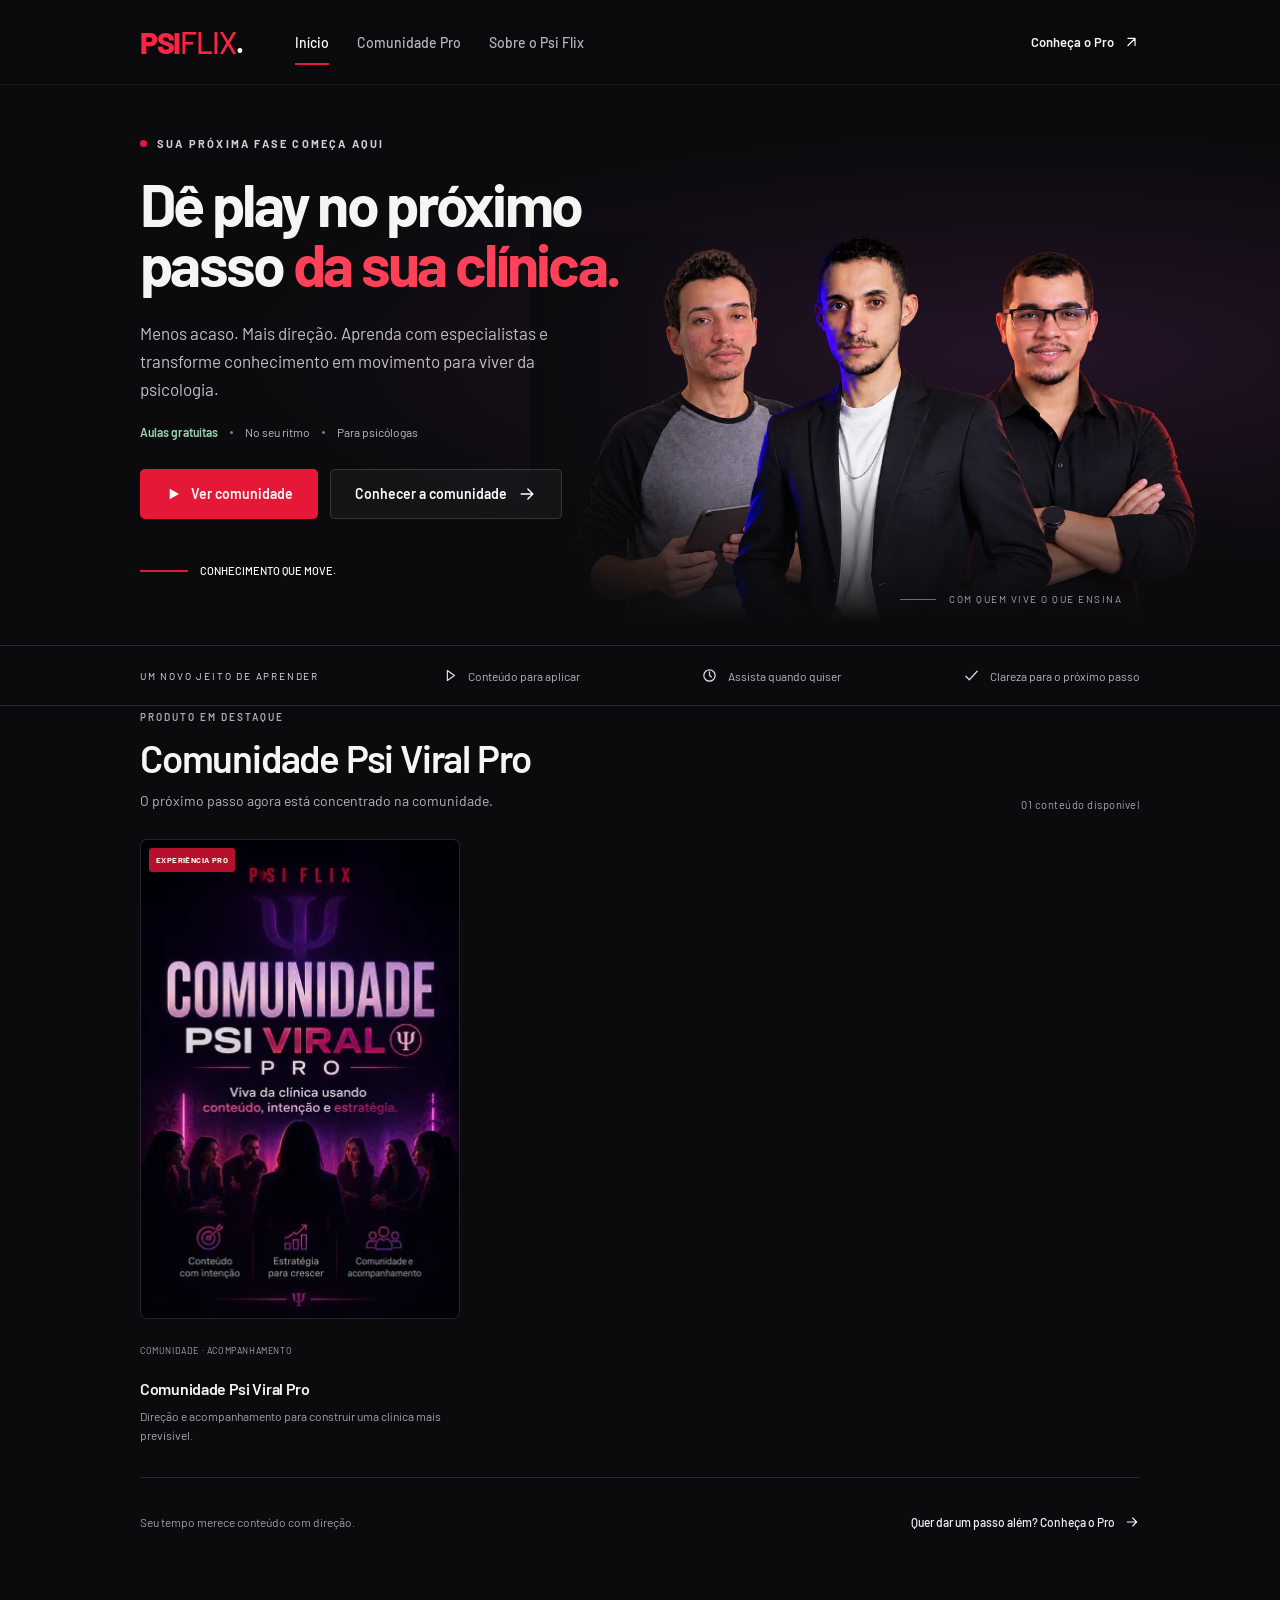
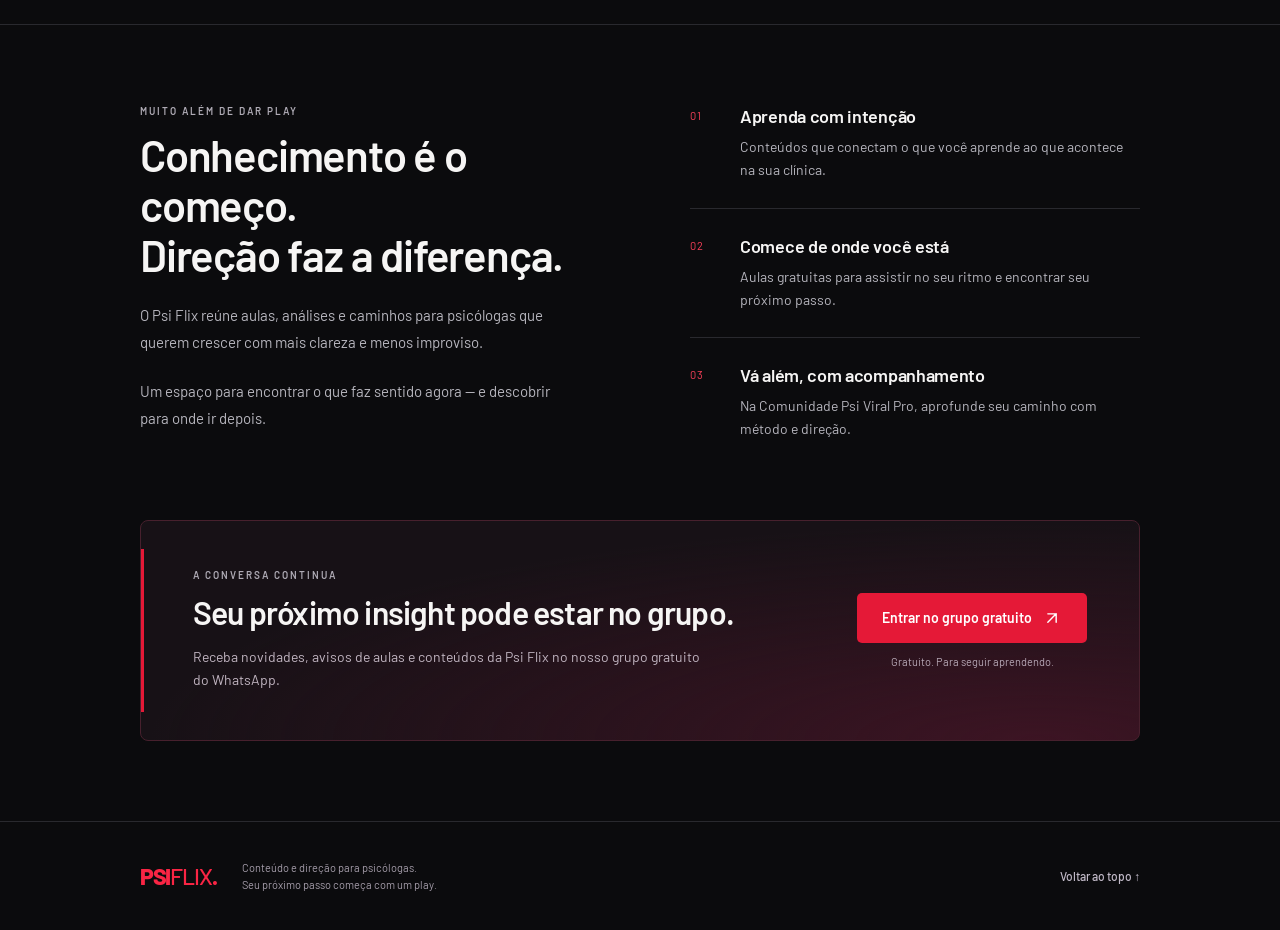
==== commit 15d63159: "fix: match compact production shell width" ====
--- a/index.html
+++ b/index.html
@@ -12,7 +12,7 @@
   <link rel="preload" href="assets/fonts/barlow-latin-600.woff2" as="font" type="font/woff2" crossorigin>
   <link rel="icon" type="image/png" href="assets/images/icon-32.png">
   <link rel="apple-touch-icon" href="assets/images/icon-180.png">
-  <link rel="stylesheet" href="assets/site.css?v=20260919-shell-padding">
+  <link rel="stylesheet" href="assets/site.css?v=20260919-compact-shell">
   <script src="assets/site.js?v=20260919-community" defer></script>
   <script src="assets/analytics.js" defer></script>
 </head>
--- a/assets/site.css
+++ b/assets/site.css
@@ -18,7 +18,7 @@
 [hidden]{display:none!important}
 :focus-visible{outline:2px solid #fff;outline-offset:5px}
 ::selection{background:#ae1735;color:#fff}
-.shell{width:100%!important;max-width:1336px!important;margin-inline:auto!important;padding-inline:48px!important}
+.shell{width:100%!important;max-width:1000px!important;margin-inline:auto!important;padding-inline:0!important}
 .skip-link{position:fixed;left:24px;top:-70px;z-index:20;background:#fff;color:#111;padding:14px 20px;border-radius:6px}
 .skip-link:focus{top:12px}
 .site-header{position:sticky;top:0;z-index:10;background:#0b0b0df5;border-bottom:1px solid #ffffff0d}
@@ -139,8 +139,8 @@
 @keyframes reveal-in{from{opacity:.25;transform:translateY(22px)}to{opacity:1;transform:translateY(0)}}
 @media(hover:none){.poster-action{opacity:1;transform:none}.poster::after{opacity:.8}}
 @media(min-width:1600px){.hero-art{right:-4%;width:68%}}
-@media(max-width:1050px){.shell{padding-inline:32px!important}.header-inner{gap:30px}.site-nav{gap:20px}.header-link{display:none}.hero-inner{min-height:580px}.hero-copy{width:57%}.hero h1{font-size:52px}.hero-art{width:73%;right:-15%;bottom:50px}.cards{grid-template-columns:repeat(4,minmax(0,1fr));gap:28px 16px}.cards-featured{grid-template-columns:minmax(220px,320px);justify-content:start}.about-grid{gap:50px}.community-panel{padding:36px}.benefit-inner{gap:14px}.benefit-inner .benefit-label{display:none}.card-info h3{font-size:16px}}
-@media(max-width:700px){html{scroll-padding-top:85px}.shell{padding-inline:20px!important}.header-inner{min-height:72px;gap:16px}.brand{font-size:26px}.header-actions{gap:10px}.menu-button{display:grid}.site-nav{position:absolute;top:72px;left:0;right:0;background:#111114;border-bottom:1px solid var(--line);padding:12px 20px;display:none;flex-wrap:wrap;gap:10px 24px}.site-nav.is-open{display:flex}.hero-inner{min-height:0;padding-top:295px;padding-bottom:34px}.hero-copy{width:100%;max-width:none}.hero-art{top:12px;bottom:auto;right:-8%;width:112%;max-width:600px}.hero-art::after{background:linear-gradient(0deg,var(--bg),transparent 62%)}.hero h1{font-size:clamp(38px,8.8vw,58px);letter-spacing:-1.8px;max-width:560px}.hero .eyebrow{margin-bottom:18px;font-size:10px}.hero-description{font-size:15px;line-height:1.65;max-width:460px;margin-top:20px}.hero-credit{display:none}.hero-meta{font-size:11px;gap:10px;margin-top:18px}.hero-actions{margin-top:24px;gap:10px}.button{padding:0 18px;font-size:13px}.hero-index{margin-top:28px}.benefit-inner{flex-wrap:wrap;justify-content:center;gap:12px 24px;padding-block:18px}.benefit-inner p{font-size:11px}.catalog{padding-block:5px 48px;scroll-margin-top:-60px}.section-heading{gap:15px}.section-heading h2{font-size:29px}.section-heading p{font-size:13px}.catalog-count{display:none}.catalog-toolbar{gap:7px}.filter{padding-inline:13px;font-size:11px}.search-field{order:2;width:100%;margin-top:7px}.search-field input{width:100%;font-size:14px}.cards{grid-template-columns:none;grid-auto-flow:column;grid-auto-columns:clamp(120px,38vw,193px);gap:12px;overflow-x:auto;scroll-snap-type:x mandatory;scroll-padding-left:0;padding:8px 3px 24px;margin-inline:-3px;scrollbar-width:thin;scrollbar-color:#514452 transparent}.cards-featured{justify-content:start}.catalog-card{scroll-snap-align:start}.card-info h3{font-size:16px}.catalog-note{display:block;margin-top:14px}.catalog-note .text-link{margin-top:8px}.about{padding-block:48px}.about-grid{grid-template-columns:1fr;gap:36px}.about-heading h2{font-size:36px}.about-heading p{font-size:14px}.about-points{gap:22px}.community{padding-bottom:48px}.community-panel{grid-template-columns:1fr;padding:30px 26px;gap:26px}.community-panel h2{font-size:28px}.community-actions{align-items:flex-start}.community-actions .button{width:100%}.community-actions small{align-self:center}.footer-inner{align-items:flex-start}.footer-brand{flex-direction:column;gap:12px;align-items:flex-start}.footer-inner>.text-link{white-space:nowrap;font-size:11px}.site-footer{padding-block:24px}}
+@media(max-width:1050px){.shell{width:calc(100% - 64px)!important;padding-inline:0!important}.header-inner{gap:30px}.site-nav{gap:20px}.header-link{display:none}.hero-inner{min-height:580px}.hero-copy{width:57%}.hero h1{font-size:52px}.hero-art{width:73%;right:-15%;bottom:50px}.cards{grid-template-columns:repeat(4,minmax(0,1fr));gap:28px 16px}.cards-featured{grid-template-columns:minmax(220px,320px);justify-content:start}.about-grid{gap:50px}.community-panel{padding:36px}.benefit-inner{gap:14px}.benefit-inner .benefit-label{display:none}.card-info h3{font-size:16px}}
+@media(max-width:700px){html{scroll-padding-top:85px}.shell{width:calc(100% - 40px)!important;padding-inline:0!important}.header-inner{min-height:72px;gap:16px}.brand{font-size:26px}.header-actions{gap:10px}.menu-button{display:grid}.site-nav{position:absolute;top:72px;left:0;right:0;background:#111114;border-bottom:1px solid var(--line);padding:12px 20px;display:none;flex-wrap:wrap;gap:10px 24px}.site-nav.is-open{display:flex}.hero-inner{min-height:0;padding-top:295px;padding-bottom:34px}.hero-copy{width:100%;max-width:none}.hero-art{top:12px;bottom:auto;right:-8%;width:112%;max-width:600px}.hero-art::after{background:linear-gradient(0deg,var(--bg),transparent 62%)}.hero h1{font-size:clamp(38px,8.8vw,58px);letter-spacing:-1.8px;max-width:560px}.hero .eyebrow{margin-bottom:18px;font-size:10px}.hero-description{font-size:15px;line-height:1.65;max-width:460px;margin-top:20px}.hero-credit{display:none}.hero-meta{font-size:11px;gap:10px;margin-top:18px}.hero-actions{margin-top:24px;gap:10px}.button{padding:0 18px;font-size:13px}.hero-index{margin-top:28px}.benefit-inner{flex-wrap:wrap;justify-content:center;gap:12px 24px;padding-block:18px}.benefit-inner p{font-size:11px}.catalog{padding-block:5px 48px;scroll-margin-top:-60px}.section-heading{gap:15px}.section-heading h2{font-size:29px}.section-heading p{font-size:13px}.catalog-count{display:none}.catalog-toolbar{gap:7px}.filter{padding-inline:13px;font-size:11px}.search-field{order:2;width:100%;margin-top:7px}.search-field input{width:100%;font-size:14px}.cards{grid-template-columns:none;grid-auto-flow:column;grid-auto-columns:clamp(120px,38vw,193px);gap:12px;overflow-x:auto;scroll-snap-type:x mandatory;scroll-padding-left:0;padding:8px 3px 24px;margin-inline:-3px;scrollbar-width:thin;scrollbar-color:#514452 transparent}.cards-featured{justify-content:start}.catalog-card{scroll-snap-align:start}.card-info h3{font-size:16px}.catalog-note{display:block;margin-top:14px}.catalog-note .text-link{margin-top:8px}.about{padding-block:48px}.about-grid{grid-template-columns:1fr;gap:36px}.about-heading h2{font-size:36px}.about-heading p{font-size:14px}.about-points{gap:22px}.community{padding-bottom:48px}.community-panel{grid-template-columns:1fr;padding:30px 26px;gap:26px}.community-panel h2{font-size:28px}.community-actions{align-items:flex-start}.community-actions .button{width:100%}.community-actions small{align-self:center}.footer-inner{align-items:flex-start}.footer-brand{flex-direction:column;gap:12px;align-items:flex-start}.footer-inner>.text-link{white-space:nowrap;font-size:11px}.site-footer{padding-block:24px}}
 @media(max-width:380px){.hero-inner{padding-top:260px}.hero-meta{flex-wrap:wrap}.hero-actions .button{padding-inline:14px;font-size:12px}.filter{padding-inline:10px}}
 @media(prefers-reduced-motion:reduce){html{scroll-behavior:auto}*,*::before,*::after{animation:none!important;transition:none!important;scroll-behavior:auto!important}}
 
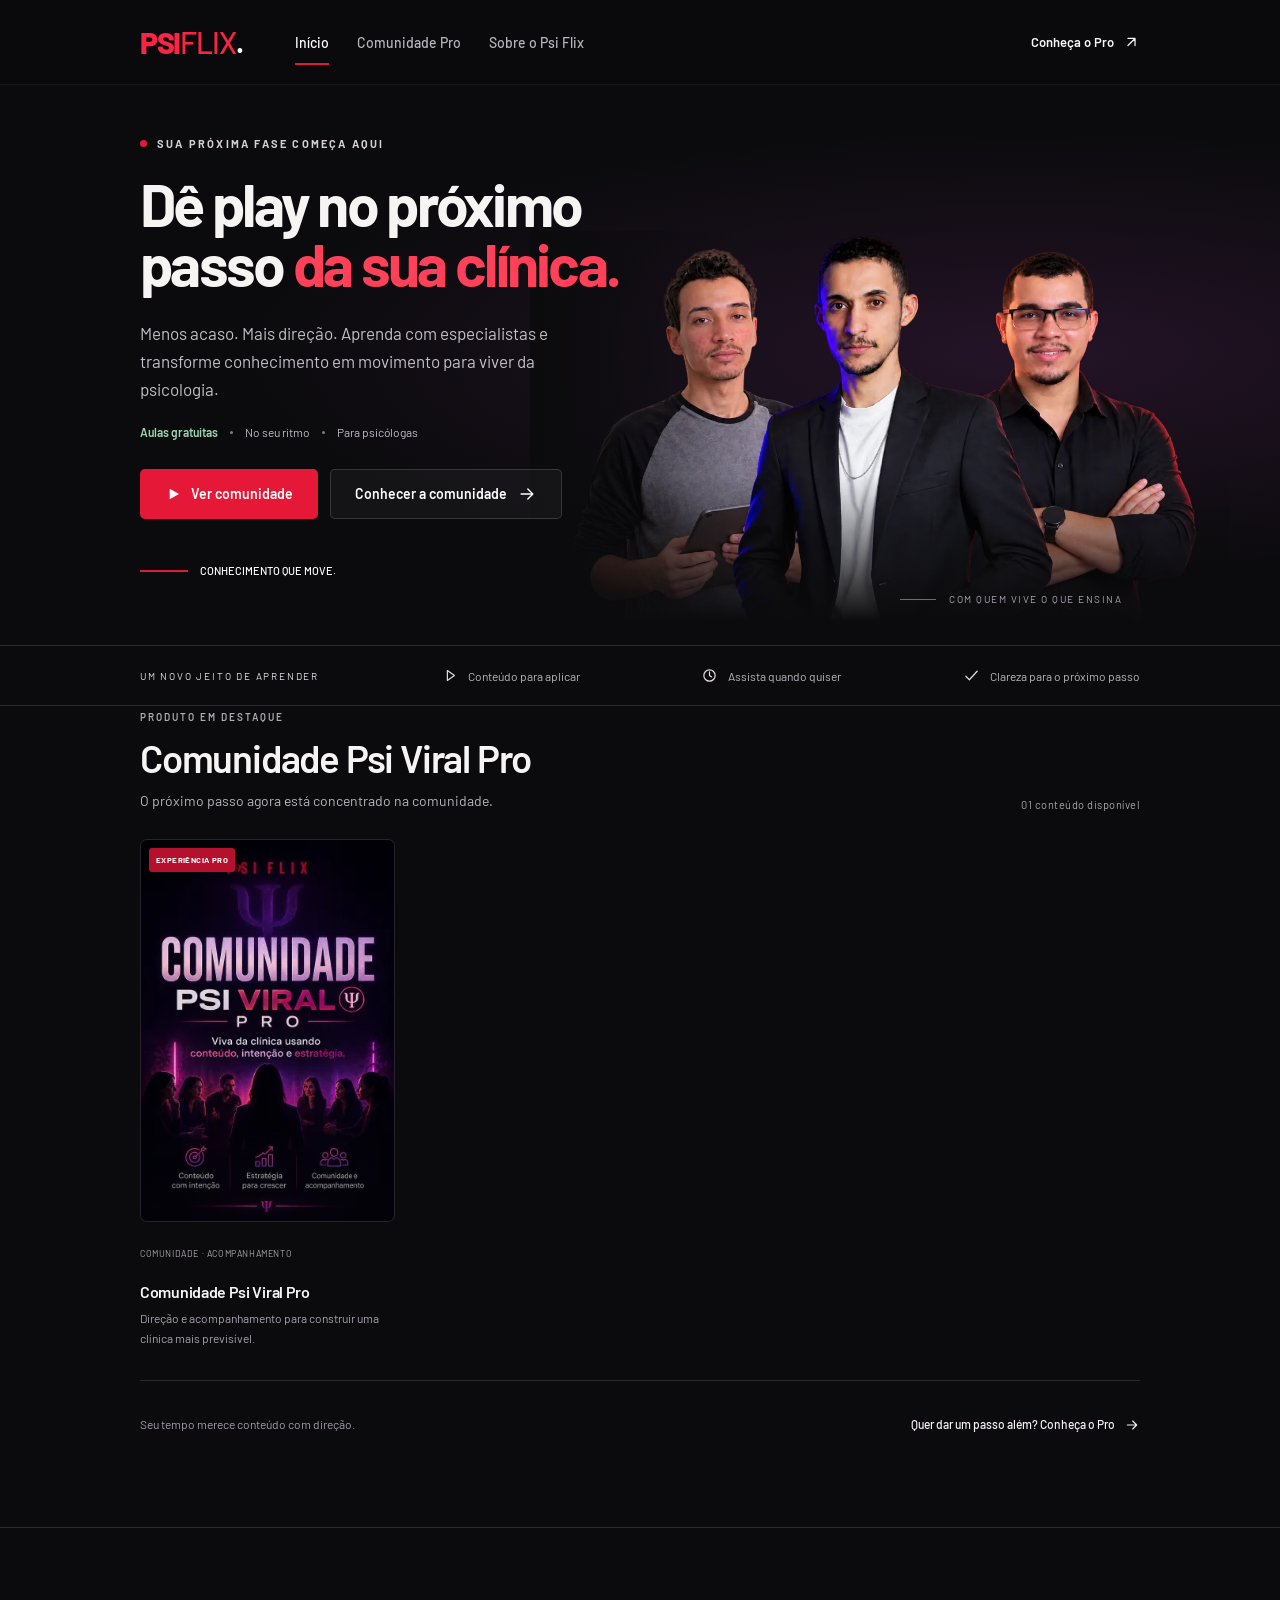
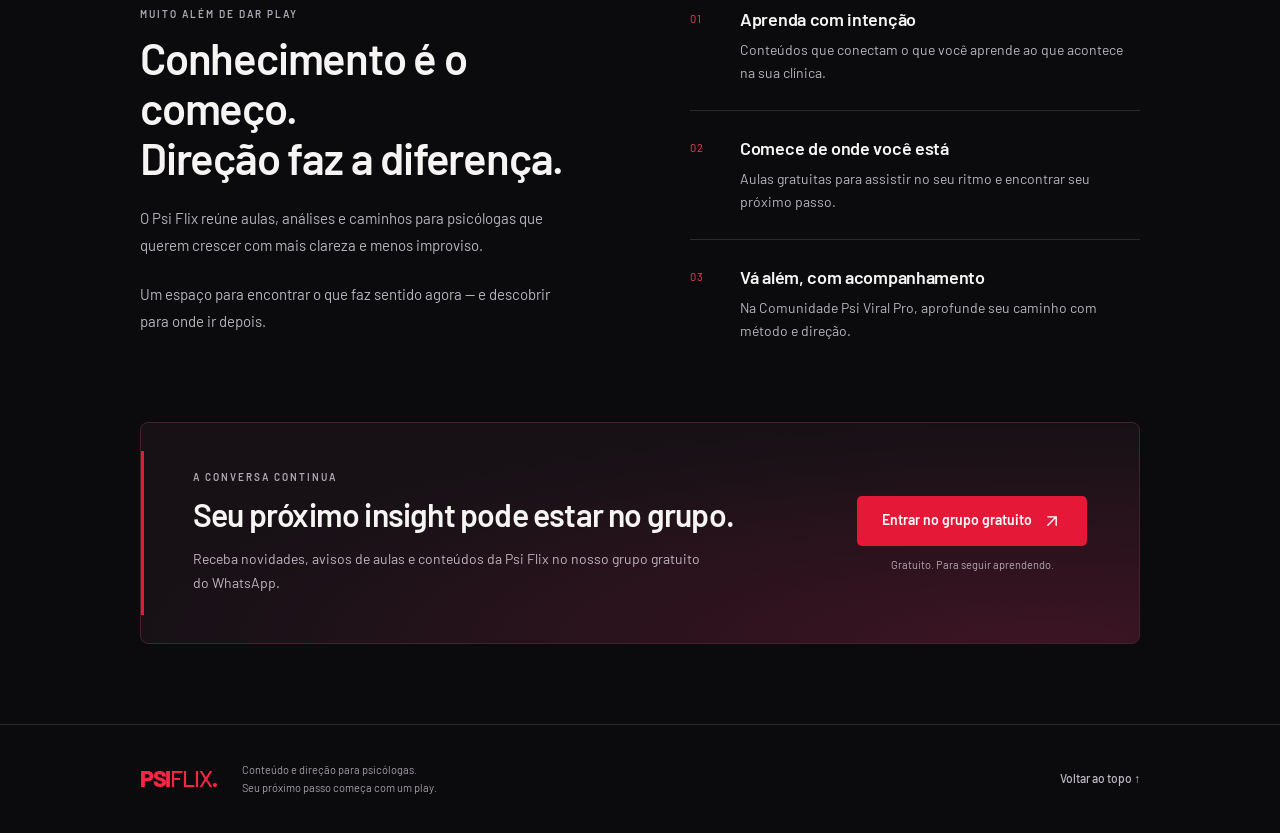
==== commit f09b1ca5: "fix: reduce featured community card size" ====
--- a/index.html
+++ b/index.html
@@ -12,7 +12,7 @@
   <link rel="preload" href="assets/fonts/barlow-latin-600.woff2" as="font" type="font/woff2" crossorigin>
   <link rel="icon" type="image/png" href="assets/images/icon-32.png">
   <link rel="apple-touch-icon" href="assets/images/icon-180.png">
-  <link rel="stylesheet" href="assets/site.css?v=20260919-compact-shell">
+  <link rel="stylesheet" href="assets/site.css?v=20260919-compact-card">
   <script src="assets/site.js?v=20260919-community" defer></script>
   <script src="assets/analytics.js" defer></script>
 </head>
--- a/assets/site.css
+++ b/assets/site.css
@@ -84,7 +84,7 @@
 .search-field svg{width:16px;height:16px}
 .search-field input::placeholder{color:#aaa3af}
 .cards{display:grid;grid-template-columns:repeat(6,minmax(0,1fr));gap:28px 16px}
-.cards-featured{grid-template-columns:minmax(220px,320px);justify-content:start}
+.cards-featured{grid-template-columns:minmax(180px,255px);justify-content:start}
 .catalog-card{min-width:0;position:relative}
 .card-link{display:block}
 .poster{position:relative;aspect-ratio:2/3;border-radius:7px;overflow:hidden;background:#19131e;border:1px solid #ffffff10;transition:transform .35s var(--ease),border-color .3s}
@@ -139,7 +139,7 @@
 @keyframes reveal-in{from{opacity:.25;transform:translateY(22px)}to{opacity:1;transform:translateY(0)}}
 @media(hover:none){.poster-action{opacity:1;transform:none}.poster::after{opacity:.8}}
 @media(min-width:1600px){.hero-art{right:-4%;width:68%}}
-@media(max-width:1050px){.shell{width:calc(100% - 64px)!important;padding-inline:0!important}.header-inner{gap:30px}.site-nav{gap:20px}.header-link{display:none}.hero-inner{min-height:580px}.hero-copy{width:57%}.hero h1{font-size:52px}.hero-art{width:73%;right:-15%;bottom:50px}.cards{grid-template-columns:repeat(4,minmax(0,1fr));gap:28px 16px}.cards-featured{grid-template-columns:minmax(220px,320px);justify-content:start}.about-grid{gap:50px}.community-panel{padding:36px}.benefit-inner{gap:14px}.benefit-inner .benefit-label{display:none}.card-info h3{font-size:16px}}
+@media(max-width:1050px){.shell{width:calc(100% - 64px)!important;padding-inline:0!important}.header-inner{gap:30px}.site-nav{gap:20px}.header-link{display:none}.hero-inner{min-height:580px}.hero-copy{width:57%}.hero h1{font-size:52px}.hero-art{width:73%;right:-15%;bottom:50px}.cards{grid-template-columns:repeat(4,minmax(0,1fr));gap:28px 16px}.cards-featured{grid-template-columns:minmax(180px,255px);justify-content:start}.about-grid{gap:50px}.community-panel{padding:36px}.benefit-inner{gap:14px}.benefit-inner .benefit-label{display:none}.card-info h3{font-size:16px}}
 @media(max-width:700px){html{scroll-padding-top:85px}.shell{width:calc(100% - 40px)!important;padding-inline:0!important}.header-inner{min-height:72px;gap:16px}.brand{font-size:26px}.header-actions{gap:10px}.menu-button{display:grid}.site-nav{position:absolute;top:72px;left:0;right:0;background:#111114;border-bottom:1px solid var(--line);padding:12px 20px;display:none;flex-wrap:wrap;gap:10px 24px}.site-nav.is-open{display:flex}.hero-inner{min-height:0;padding-top:295px;padding-bottom:34px}.hero-copy{width:100%;max-width:none}.hero-art{top:12px;bottom:auto;right:-8%;width:112%;max-width:600px}.hero-art::after{background:linear-gradient(0deg,var(--bg),transparent 62%)}.hero h1{font-size:clamp(38px,8.8vw,58px);letter-spacing:-1.8px;max-width:560px}.hero .eyebrow{margin-bottom:18px;font-size:10px}.hero-description{font-size:15px;line-height:1.65;max-width:460px;margin-top:20px}.hero-credit{display:none}.hero-meta{font-size:11px;gap:10px;margin-top:18px}.hero-actions{margin-top:24px;gap:10px}.button{padding:0 18px;font-size:13px}.hero-index{margin-top:28px}.benefit-inner{flex-wrap:wrap;justify-content:center;gap:12px 24px;padding-block:18px}.benefit-inner p{font-size:11px}.catalog{padding-block:5px 48px;scroll-margin-top:-60px}.section-heading{gap:15px}.section-heading h2{font-size:29px}.section-heading p{font-size:13px}.catalog-count{display:none}.catalog-toolbar{gap:7px}.filter{padding-inline:13px;font-size:11px}.search-field{order:2;width:100%;margin-top:7px}.search-field input{width:100%;font-size:14px}.cards{grid-template-columns:none;grid-auto-flow:column;grid-auto-columns:clamp(120px,38vw,193px);gap:12px;overflow-x:auto;scroll-snap-type:x mandatory;scroll-padding-left:0;padding:8px 3px 24px;margin-inline:-3px;scrollbar-width:thin;scrollbar-color:#514452 transparent}.cards-featured{justify-content:start}.catalog-card{scroll-snap-align:start}.card-info h3{font-size:16px}.catalog-note{display:block;margin-top:14px}.catalog-note .text-link{margin-top:8px}.about{padding-block:48px}.about-grid{grid-template-columns:1fr;gap:36px}.about-heading h2{font-size:36px}.about-heading p{font-size:14px}.about-points{gap:22px}.community{padding-bottom:48px}.community-panel{grid-template-columns:1fr;padding:30px 26px;gap:26px}.community-panel h2{font-size:28px}.community-actions{align-items:flex-start}.community-actions .button{width:100%}.community-actions small{align-self:center}.footer-inner{align-items:flex-start}.footer-brand{flex-direction:column;gap:12px;align-items:flex-start}.footer-inner>.text-link{white-space:nowrap;font-size:11px}.site-footer{padding-block:24px}}
 @media(max-width:380px){.hero-inner{padding-top:260px}.hero-meta{flex-wrap:wrap}.hero-actions .button{padding-inline:14px;font-size:12px}.filter{padding-inline:10px}}
 @media(prefers-reduced-motion:reduce){html{scroll-behavior:auto}*,*::before,*::after{animation:none!important;transition:none!important;scroll-behavior:auto!important}}
@@ -153,4 +153,5 @@
 .filter[aria-pressed=true] [data-saved-count]{background:#00000012}
 .toast:empty{display:none}
 @media(max-width:700px){.filter-group{gap:7px}.filter{padding-inline:12px}.hero-art{max-width:580px;right:50%;transform:translateX(50%)}.hero-inner{padding-top:clamp(250px,62vw,365px)}}
+@media(max-width:700px){.cards-featured{grid-auto-columns:clamp(120px,64vw,220px)}}
 @media(max-width:380px){.filter{padding-inline:9px}.hero-inner{padding-top:250px}}
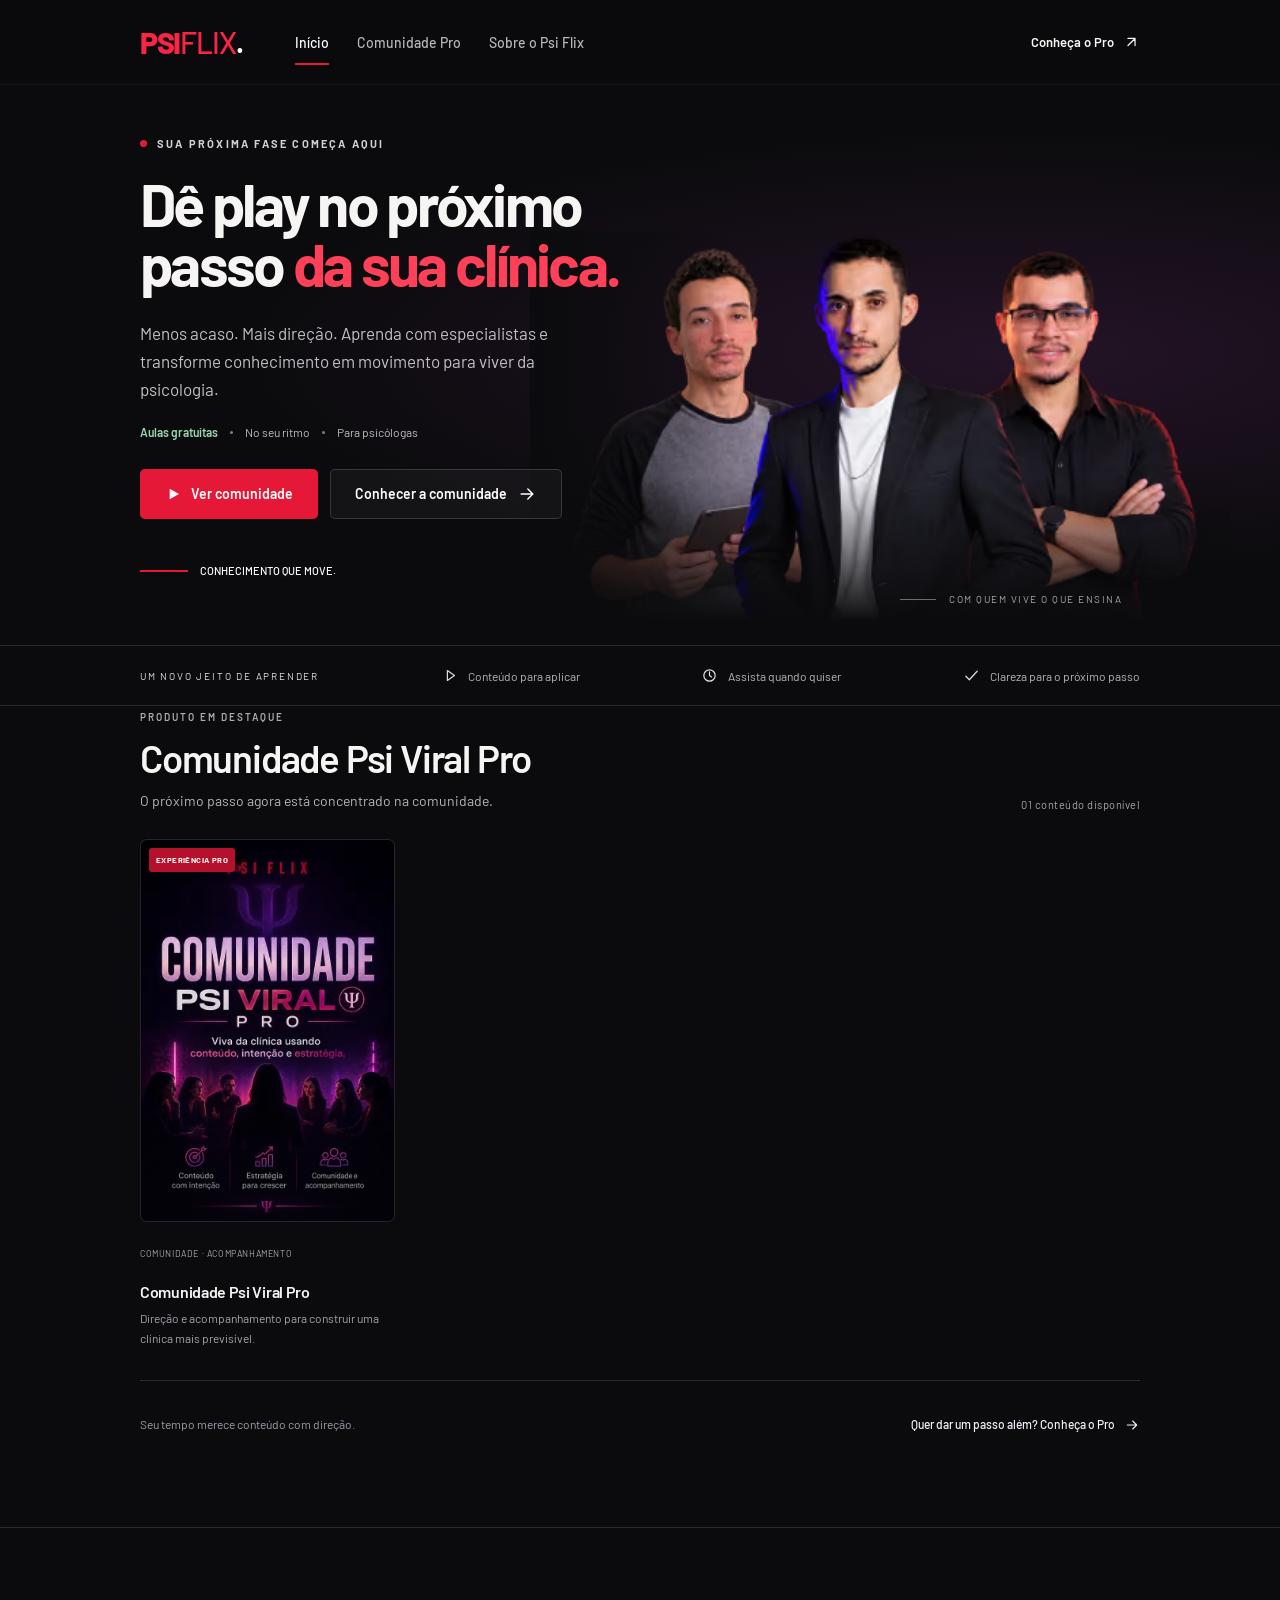
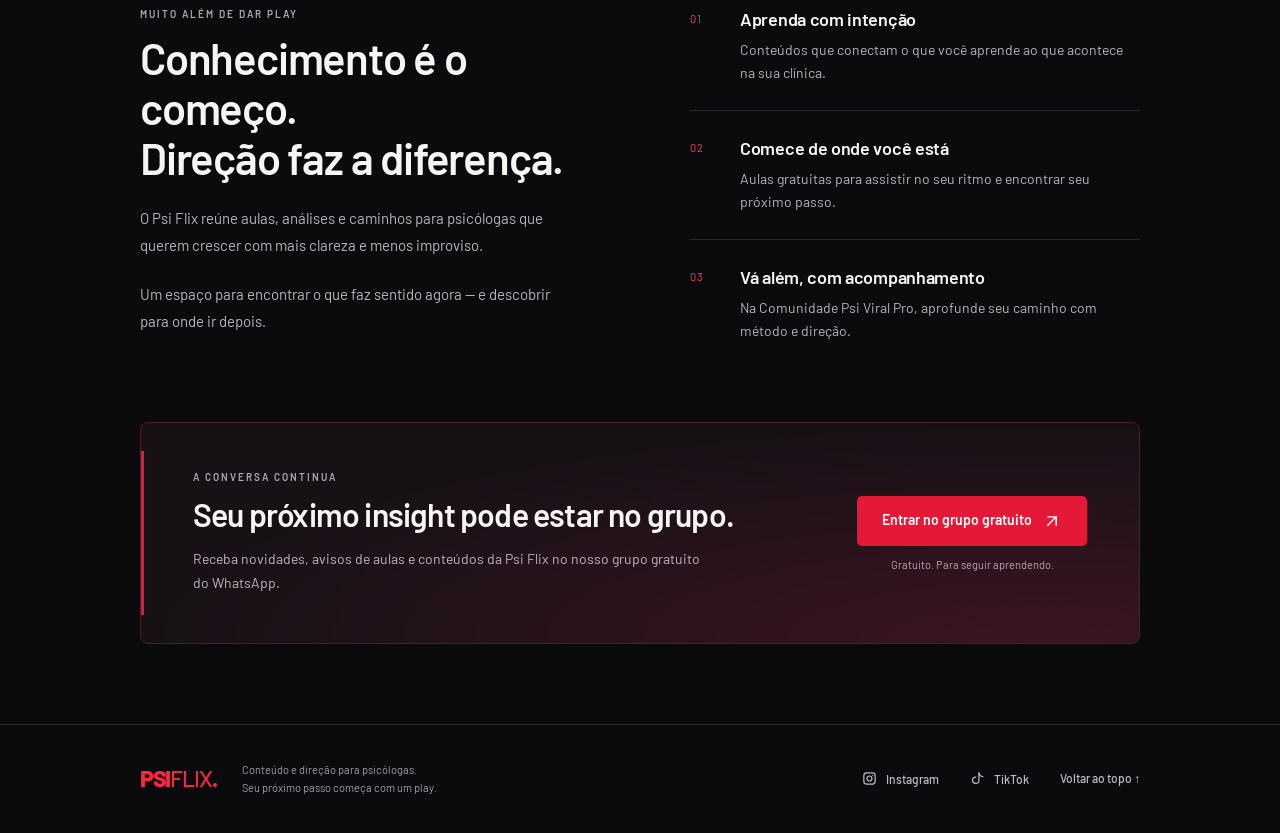
==== commit ceb4a014: "feat: add social footer links and favicon" ====
--- a/index.html
+++ b/index.html
@@ -10,9 +10,10 @@
   <link rel="preload" as="image" type="image/avif" media="(max-width: 700px)" imagesrcset="assets/images/experts-mobile-480.avif 480w, assets/images/experts-mobile-600.avif 600w, assets/images/experts-mobile-840.avif 840w, assets/images/experts-mobile-1160.avif 1160w" imagesizes="(max-width: 557px) calc(112vw - 44.8px), 580px" fetchpriority="high">
   <link rel="preload" href="assets/fonts/barlow-latin-400.woff2" as="font" type="font/woff2" crossorigin>
   <link rel="preload" href="assets/fonts/barlow-latin-600.woff2" as="font" type="font/woff2" crossorigin>
-  <link rel="icon" type="image/png" href="assets/images/icon-32.png">
+  <link rel="icon" type="image/svg+xml" href="assets/images/favicon.svg">
+  <link rel="alternate icon" type="image/png" href="assets/images/icon-32.png">
   <link rel="apple-touch-icon" href="assets/images/icon-180.png">
-  <link rel="stylesheet" href="assets/site.css?v=20260919-compact-card">
+  <link rel="stylesheet" href="assets/site.css?v=20260930-social-footer">
   <script src="assets/site.js?v=20260919-community" defer></script>
   <script src="assets/analytics.js" defer></script>
 </head>
@@ -105,7 +106,7 @@
       <div class="community-actions"><a class="button button-primary" href="https://chat.whatsapp.com/EYXo8Y62GKP0uR4T5jmvc7" target="_blank" rel="noopener">Entrar no grupo gratuito <svg viewBox="0 0 24 24" aria-hidden="true"><path d="M7 17 17 7M7 7h10v10"/></svg></a><small>Gratuito. Para seguir aprendendo.</small></div>
     </div></section>
   </main>
-  <footer class="site-footer"><div class="shell footer-inner"><div class="footer-brand"><a class="brand" href="#inicio" aria-label="Psi Flix, voltar ao início">PSI<span>FLIX</span>.</a><p>Conteúdo e direção para psicólogas.<br>Seu próximo passo começa com um play.</p></div><a class="text-link" href="#inicio">Voltar ao topo ↑</a></div></footer>
+  <footer class="site-footer"><div class="shell footer-inner"><div class="footer-brand"><a class="brand" href="#inicio" aria-label="Psi Flix, voltar ao início">PSI<span>FLIX</span>.</a><p>Conteúdo e direção para psicólogas.<br>Seu próximo passo começa com um play.</p></div><div class="footer-actions"><div class="social-links" aria-label="Redes sociais"><a class="social-link" href="https://www.instagram.com/psiviral.pro/" target="_blank" rel="noopener" aria-label="Instagram da Psi Viral"><svg viewBox="0 0 24 24" aria-hidden="true"><rect x="4" y="4" width="16" height="16" rx="4"/><circle cx="12" cy="12" r="3.5"/><path d="M16.5 7.5h.01"/></svg><span>Instagram</span></a><a class="social-link" href="https://www.tiktok.com/@psiviral.pro" target="_blank" rel="noopener" aria-label="TikTok da Psi Viral"><svg viewBox="0 0 24 24" aria-hidden="true"><path d="M14 4v10.5a4.5 4.5 0 1 1-4.5-4.5"/><path d="M14 4c.6 3.2 2.6 5 5.5 5.3"/></svg><span>TikTok</span></a></div><a class="text-link" href="#inicio">Voltar ao topo ↑</a></div></div></footer>
   <div class="toast" role="status" aria-live="polite" aria-atomic="true" data-toast></div>
   <noscript><style>.site-nav{display:flex;position:static}.header-inner{flex-wrap:wrap}.toast{display:none}</style></noscript>
 </body>
--- a/assets/site.css
+++ b/assets/site.css
@@ -134,13 +134,18 @@
 .footer-brand .brand{font-size:23px}
 .site-footer p,.site-footer>a{font-size:11px;color:#a49ca9;line-height:1.6}
 .site-footer .text-link{font-size:12px;color:#c2bac8}
+.footer-actions{display:flex;align-items:center;gap:20px}
+.social-links{display:flex;align-items:center;gap:8px}
+.social-link{display:inline-flex;align-items:center;gap:8px;min-height:44px;padding-inline:10px;border:1px solid transparent;border-radius:5px;color:#c2bac8;font-size:12px;font-weight:500;transition:background .2s,border-color .2s,color .2s}
+.social-link:hover{background:#ffffff0a;border-color:#ffffff24;color:#fff}
+.social-link svg{width:17px;height:17px}
 .toast{position:fixed;bottom:24px;left:50%;transform:translateX(-50%);z-index:30;max-width:calc(100% - 32px);width:max-content;padding:13px 20px;border:1px solid #57505e;border-radius:6px;background:#25202b;color:#fff;font-size:13px;box-shadow:0 8px 30px #0005}
 .reveal.is-visible{animation:reveal-in .65s var(--ease) both}
 @keyframes reveal-in{from{opacity:.25;transform:translateY(22px)}to{opacity:1;transform:translateY(0)}}
 @media(hover:none){.poster-action{opacity:1;transform:none}.poster::after{opacity:.8}}
 @media(min-width:1600px){.hero-art{right:-4%;width:68%}}
 @media(max-width:1050px){.shell{width:calc(100% - 64px)!important;padding-inline:0!important}.header-inner{gap:30px}.site-nav{gap:20px}.header-link{display:none}.hero-inner{min-height:580px}.hero-copy{width:57%}.hero h1{font-size:52px}.hero-art{width:73%;right:-15%;bottom:50px}.cards{grid-template-columns:repeat(4,minmax(0,1fr));gap:28px 16px}.cards-featured{grid-template-columns:minmax(180px,255px);justify-content:start}.about-grid{gap:50px}.community-panel{padding:36px}.benefit-inner{gap:14px}.benefit-inner .benefit-label{display:none}.card-info h3{font-size:16px}}
-@media(max-width:700px){html{scroll-padding-top:85px}.shell{width:calc(100% - 40px)!important;padding-inline:0!important}.header-inner{min-height:72px;gap:16px}.brand{font-size:26px}.header-actions{gap:10px}.menu-button{display:grid}.site-nav{position:absolute;top:72px;left:0;right:0;background:#111114;border-bottom:1px solid var(--line);padding:12px 20px;display:none;flex-wrap:wrap;gap:10px 24px}.site-nav.is-open{display:flex}.hero-inner{min-height:0;padding-top:295px;padding-bottom:34px}.hero-copy{width:100%;max-width:none}.hero-art{top:12px;bottom:auto;right:-8%;width:112%;max-width:600px}.hero-art::after{background:linear-gradient(0deg,var(--bg),transparent 62%)}.hero h1{font-size:clamp(38px,8.8vw,58px);letter-spacing:-1.8px;max-width:560px}.hero .eyebrow{margin-bottom:18px;font-size:10px}.hero-description{font-size:15px;line-height:1.65;max-width:460px;margin-top:20px}.hero-credit{display:none}.hero-meta{font-size:11px;gap:10px;margin-top:18px}.hero-actions{margin-top:24px;gap:10px}.button{padding:0 18px;font-size:13px}.hero-index{margin-top:28px}.benefit-inner{flex-wrap:wrap;justify-content:center;gap:12px 24px;padding-block:18px}.benefit-inner p{font-size:11px}.catalog{padding-block:5px 48px;scroll-margin-top:-60px}.section-heading{gap:15px}.section-heading h2{font-size:29px}.section-heading p{font-size:13px}.catalog-count{display:none}.catalog-toolbar{gap:7px}.filter{padding-inline:13px;font-size:11px}.search-field{order:2;width:100%;margin-top:7px}.search-field input{width:100%;font-size:14px}.cards{grid-template-columns:none;grid-auto-flow:column;grid-auto-columns:clamp(120px,38vw,193px);gap:12px;overflow-x:auto;scroll-snap-type:x mandatory;scroll-padding-left:0;padding:8px 3px 24px;margin-inline:-3px;scrollbar-width:thin;scrollbar-color:#514452 transparent}.cards-featured{justify-content:start}.catalog-card{scroll-snap-align:start}.card-info h3{font-size:16px}.catalog-note{display:block;margin-top:14px}.catalog-note .text-link{margin-top:8px}.about{padding-block:48px}.about-grid{grid-template-columns:1fr;gap:36px}.about-heading h2{font-size:36px}.about-heading p{font-size:14px}.about-points{gap:22px}.community{padding-bottom:48px}.community-panel{grid-template-columns:1fr;padding:30px 26px;gap:26px}.community-panel h2{font-size:28px}.community-actions{align-items:flex-start}.community-actions .button{width:100%}.community-actions small{align-self:center}.footer-inner{align-items:flex-start}.footer-brand{flex-direction:column;gap:12px;align-items:flex-start}.footer-inner>.text-link{white-space:nowrap;font-size:11px}.site-footer{padding-block:24px}}
+@media(max-width:700px){html{scroll-padding-top:85px}.shell{width:calc(100% - 40px)!important;padding-inline:0!important}.header-inner{min-height:72px;gap:16px}.brand{font-size:26px}.header-actions{gap:10px}.menu-button{display:grid}.site-nav{position:absolute;top:72px;left:0;right:0;background:#111114;border-bottom:1px solid var(--line);padding:12px 20px;display:none;flex-wrap:wrap;gap:10px 24px}.site-nav.is-open{display:flex}.hero-inner{min-height:0;padding-top:295px;padding-bottom:34px}.hero-copy{width:100%;max-width:none}.hero-art{top:12px;bottom:auto;right:-8%;width:112%;max-width:600px}.hero-art::after{background:linear-gradient(0deg,var(--bg),transparent 62%)}.hero h1{font-size:clamp(38px,8.8vw,58px);letter-spacing:-1.8px;max-width:560px}.hero .eyebrow{margin-bottom:18px;font-size:10px}.hero-description{font-size:15px;line-height:1.65;max-width:460px;margin-top:20px}.hero-credit{display:none}.hero-meta{font-size:11px;gap:10px;margin-top:18px}.hero-actions{margin-top:24px;gap:10px}.button{padding:0 18px;font-size:13px}.hero-index{margin-top:28px}.benefit-inner{flex-wrap:wrap;justify-content:center;gap:12px 24px;padding-block:18px}.benefit-inner p{font-size:11px}.catalog{padding-block:5px 48px;scroll-margin-top:-60px}.section-heading{gap:15px}.section-heading h2{font-size:29px}.section-heading p{font-size:13px}.catalog-count{display:none}.catalog-toolbar{gap:7px}.filter{padding-inline:13px;font-size:11px}.search-field{order:2;width:100%;margin-top:7px}.search-field input{width:100%;font-size:14px}.cards{grid-template-columns:none;grid-auto-flow:column;grid-auto-columns:clamp(120px,38vw,193px);gap:12px;overflow-x:auto;scroll-snap-type:x mandatory;scroll-padding-left:0;padding:8px 3px 24px;margin-inline:-3px;scrollbar-width:thin;scrollbar-color:#514452 transparent}.cards-featured{justify-content:start}.catalog-card{scroll-snap-align:start}.card-info h3{font-size:16px}.catalog-note{display:block;margin-top:14px}.catalog-note .text-link{margin-top:8px}.about{padding-block:48px}.about-grid{grid-template-columns:1fr;gap:36px}.about-heading h2{font-size:36px}.about-heading p{font-size:14px}.about-points{gap:22px}.community{padding-bottom:48px}.community-panel{grid-template-columns:1fr;padding:30px 26px;gap:26px}.community-panel h2{font-size:28px}.community-actions{align-items:flex-start}.community-actions .button{width:100%}.community-actions small{align-self:center}.footer-inner{align-items:flex-start;flex-wrap:wrap}.footer-brand{flex-direction:column;gap:12px;align-items:flex-start}.footer-actions{width:100%;flex-direction:row;align-items:center;justify-content:space-between;gap:10px}.social-links{gap:2px}.social-link{font-size:11px;padding-inline:7px}.footer-inner>.text-link,.footer-actions>.text-link{white-space:nowrap;font-size:11px}.site-footer{padding-block:24px}}
 @media(max-width:380px){.hero-inner{padding-top:260px}.hero-meta{flex-wrap:wrap}.hero-actions .button{padding-inline:14px;font-size:12px}.filter{padding-inline:10px}}
 @media(prefers-reduced-motion:reduce){html{scroll-behavior:auto}*,*::before,*::after{animation:none!important;transition:none!important;scroll-behavior:auto!important}}
 
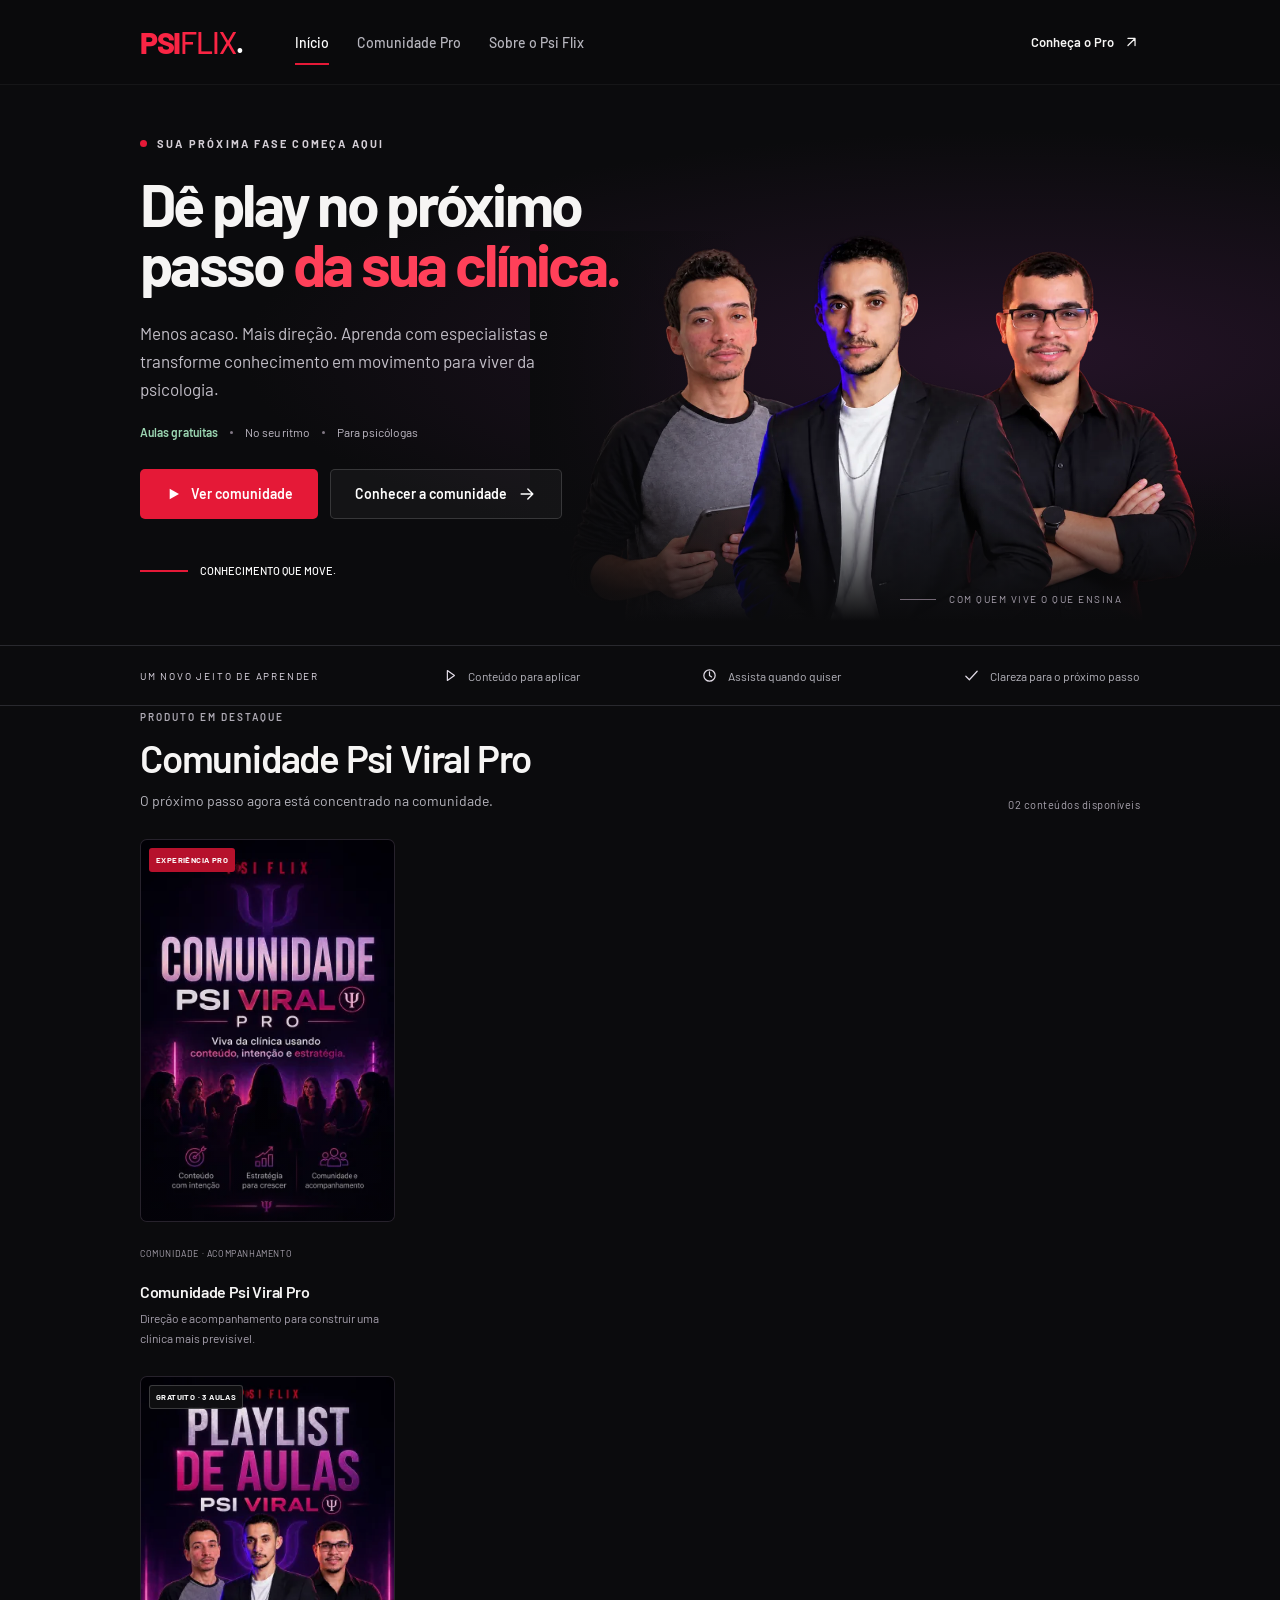
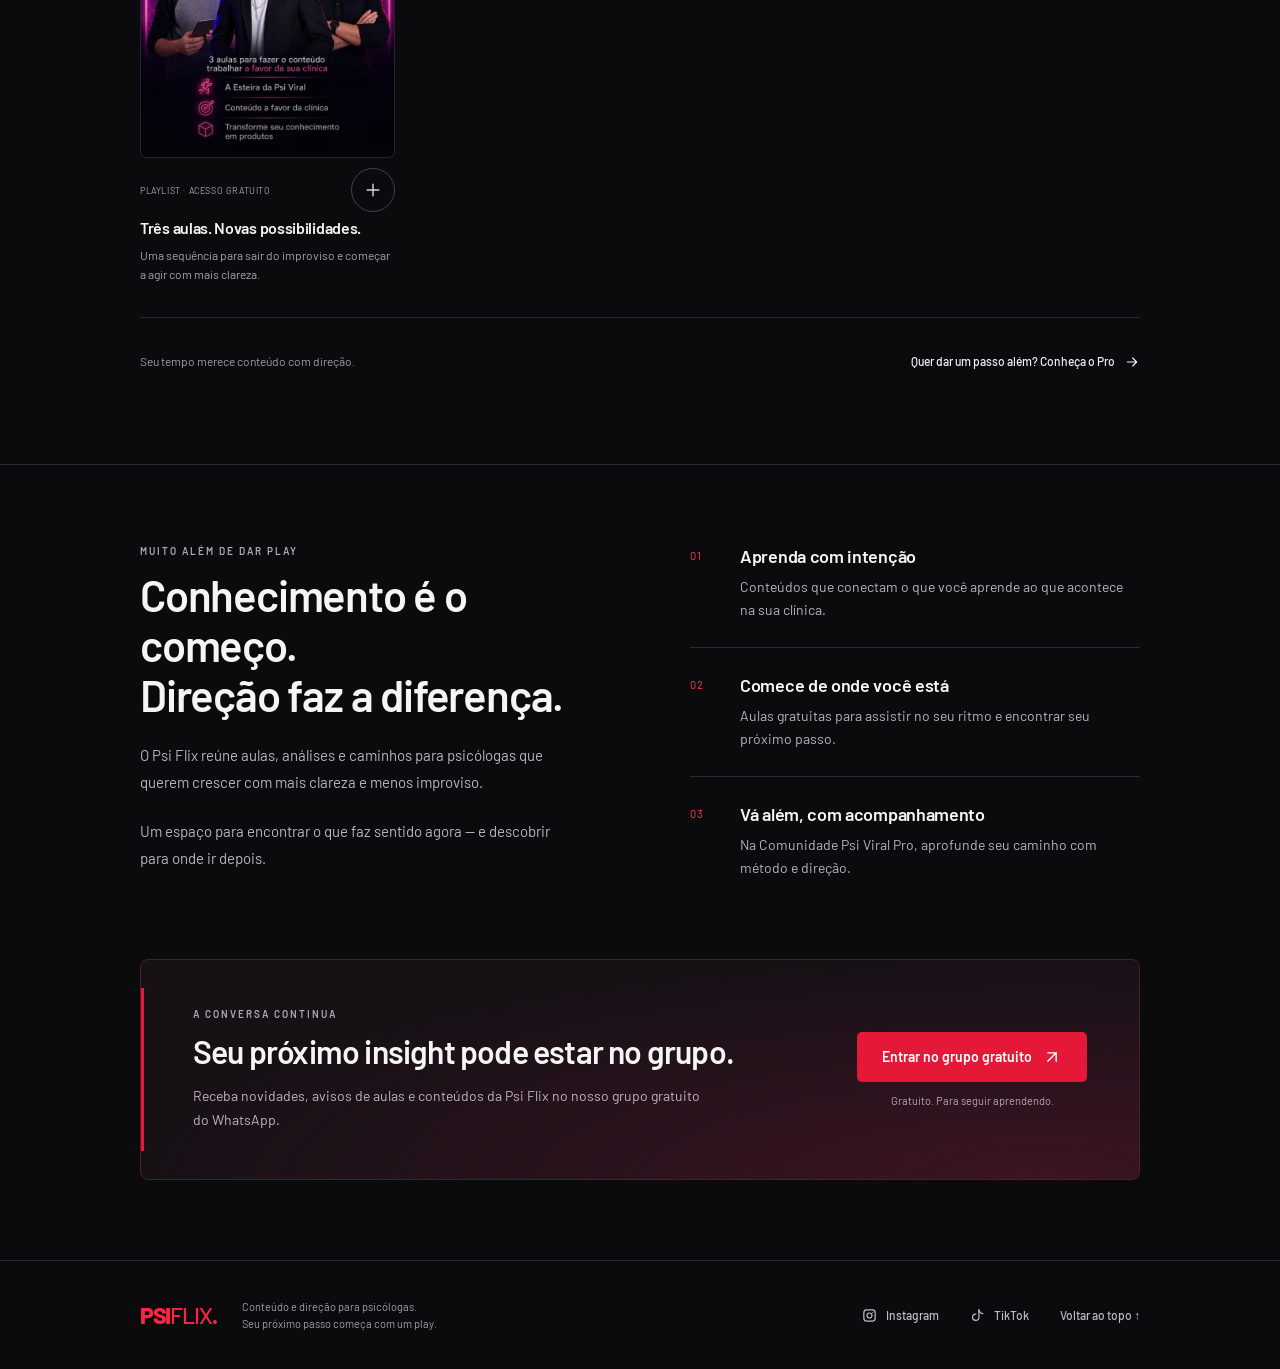
==== commit fe099d6b: "fix: restore playlist banner" ====
--- a/index.html
+++ b/index.html
@@ -60,7 +60,7 @@
       <p><svg viewBox="0 0 24 24" aria-hidden="true"><path d="m4 13 5 5L20 6"/></svg>Clareza para o próximo passo</p>
     </div></div>
     <section class="catalog shell" id="aulas" aria-labelledby="catalog-title">
-      <div class="section-heading"><div><span class="section-kicker">Produto em destaque</span><h2 id="catalog-title">Comunidade Psi Viral Pro</h2><p>O próximo passo agora está concentrado na comunidade.</p></div><span class="catalog-count" data-count role="status" aria-live="polite" aria-atomic="true">01 conteúdo disponível</span></div>
+      <div class="section-heading"><div><span class="section-kicker">Produto em destaque</span><h2 id="catalog-title">Comunidade Psi Viral Pro</h2><p>O próximo passo agora está concentrado na comunidade.</p></div><span class="catalog-count" data-count role="status" aria-live="polite" aria-atomic="true">02 conteúdos disponíveis</span></div>
       <div class="catalog-toolbar" hidden>
         <div class="filter-group" role="group" aria-label="Filtrar conteúdos">
           <button class="filter" type="button" data-filter="all" aria-pressed="true">Todos</button>
@@ -77,7 +77,7 @@
             <button class="save-button" type="button" data-title="Comunidade Psi Viral Pro" aria-label="Salvar Comunidade Psi Viral Pro na minha lista" aria-pressed="false" hidden><svg class="plus" viewBox="0 0 24 24" aria-hidden="true"><path d="M12 5v14M5 12h14"/></svg><svg class="check" viewBox="0 0 24 24" aria-hidden="true"><path d="m5 12 4 4L19 6"/></svg></button>
           </div>
         </article>
-        <article class="catalog-card product-disabled" data-card="playlist-aulas" data-category="free" data-search="Playlist das 3 aulas gratuitas psicologia marketing clinica" hidden aria-hidden="true">
+        <article class="catalog-card" data-card="playlist-aulas" data-category="free" data-search="Playlist das 3 aulas gratuitas psicologia marketing clinica">
           <a class="card-link" href="https://www.youtube.com/playlist?list=PLMc1T6mz8FnI" target="_blank" rel="noopener" aria-labelledby="playlist-title"><div class="poster"><span class="poster-label">Gratuito · 3 aulas</span><img src="assets/images/playlist-640.webp" srcset="assets/images/playlist-320.webp 320w, assets/images/playlist-640.webp 640w" sizes="(max-width: 700px) clamp(120px, 38vw, 193px), (max-width: 1050px) calc(25vw - 28px), (max-width: 1336px) calc((100vw - 176px) / 6), 194px" decoding="async" width="1024" height="1536" alt="Playlist gratuita com três aulas" loading="lazy"><span class="poster-action"><svg viewBox="0 0 24 24" aria-hidden="true"><path d="m7 4 14 8-14 8z"/></svg>Assistir no YouTube ↗</span></div></a>
           <div class="card-info"><span class="card-type">Playlist · Acesso gratuito</span><h3 id="playlist-title">Três aulas. Novas possibilidades.</h3><p>Uma sequência para sair do improviso e começar a agir com mais clareza.</p>
             <button class="save-button" type="button" data-save="playlist-aulas" data-title="Playlist das 3 aulas" aria-label="Salvar Playlist das 3 aulas na minha lista" aria-pressed="false" hidden><svg class="plus" viewBox="0 0 24 24" aria-hidden="true"><path d="M12 5v14M5 12h14"/></svg><svg class="check" viewBox="0 0 24 24" aria-hidden="true"><path d="m5 12 4 4L19 6"/></svg></button>
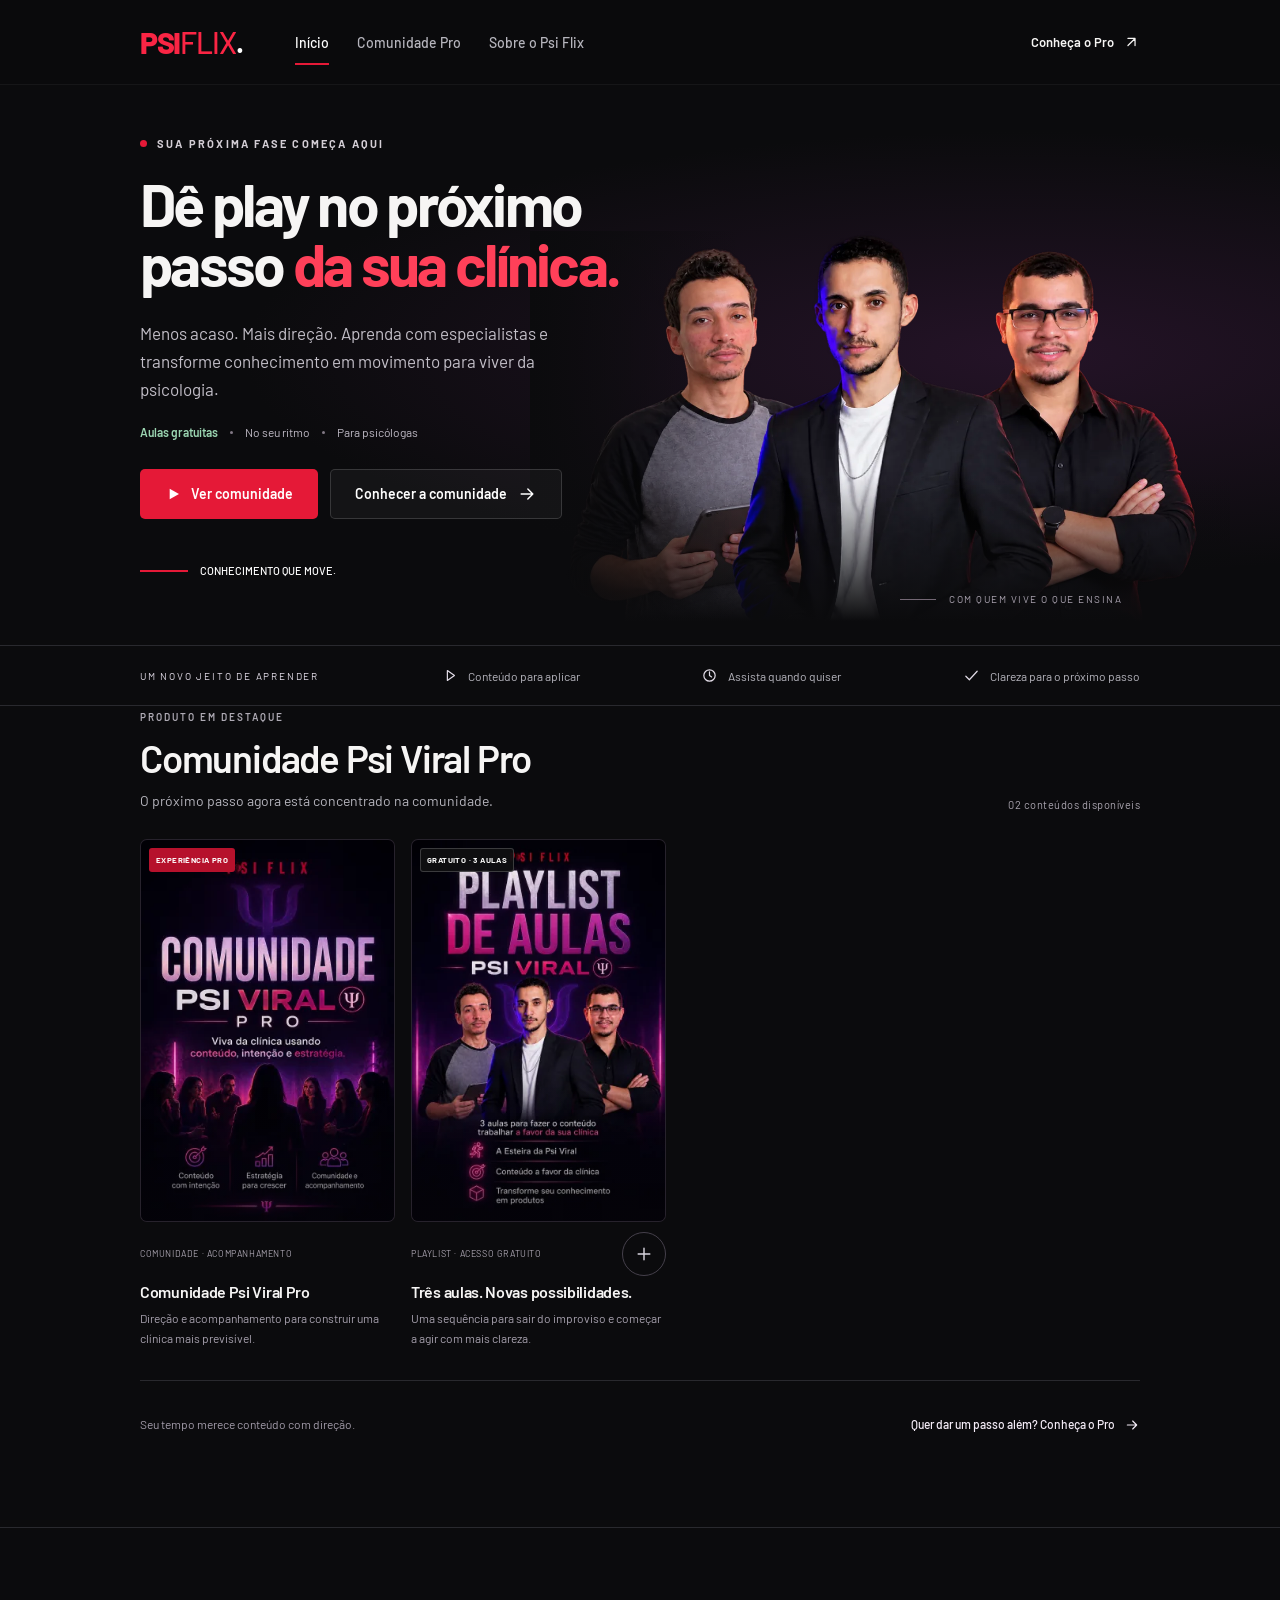
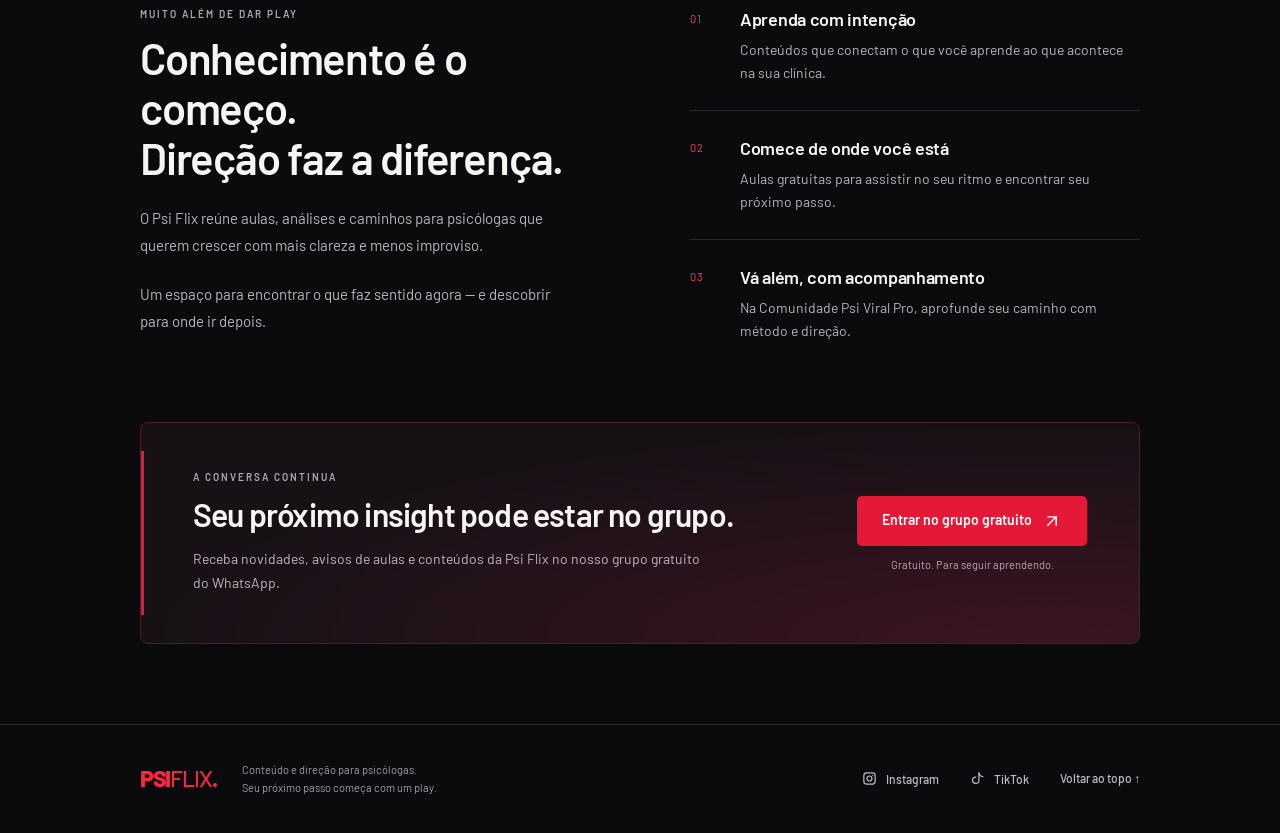
==== commit 47f5462a: "fix: display playlist beside community banner" ====
--- a/index.html
+++ b/index.html
@@ -13,7 +13,7 @@
   <link rel="icon" type="image/svg+xml" href="assets/images/favicon.svg">
   <link rel="alternate icon" type="image/png" href="assets/images/icon-32.png">
   <link rel="apple-touch-icon" href="assets/images/icon-180.png">
-  <link rel="stylesheet" href="assets/site.css?v=20260930-social-footer">
+  <link rel="stylesheet" href="assets/site.css?v=20261008-playlist-row">
   <script src="assets/site.js?v=20260919-community" defer></script>
   <script src="assets/analytics.js" defer></script>
 </head>
--- a/assets/site.css
+++ b/assets/site.css
@@ -84,7 +84,7 @@
 .search-field svg{width:16px;height:16px}
 .search-field input::placeholder{color:#aaa3af}
 .cards{display:grid;grid-template-columns:repeat(6,minmax(0,1fr));gap:28px 16px}
-.cards-featured{grid-template-columns:minmax(180px,255px);justify-content:start}
+.cards-featured{grid-template-columns:repeat(2,minmax(180px,255px));justify-content:start}
 .catalog-card{min-width:0;position:relative}
 .card-link{display:block}
 .poster{position:relative;aspect-ratio:2/3;border-radius:7px;overflow:hidden;background:#19131e;border:1px solid #ffffff10;transition:transform .35s var(--ease),border-color .3s}
@@ -144,7 +144,7 @@
 @keyframes reveal-in{from{opacity:.25;transform:translateY(22px)}to{opacity:1;transform:translateY(0)}}
 @media(hover:none){.poster-action{opacity:1;transform:none}.poster::after{opacity:.8}}
 @media(min-width:1600px){.hero-art{right:-4%;width:68%}}
-@media(max-width:1050px){.shell{width:calc(100% - 64px)!important;padding-inline:0!important}.header-inner{gap:30px}.site-nav{gap:20px}.header-link{display:none}.hero-inner{min-height:580px}.hero-copy{width:57%}.hero h1{font-size:52px}.hero-art{width:73%;right:-15%;bottom:50px}.cards{grid-template-columns:repeat(4,minmax(0,1fr));gap:28px 16px}.cards-featured{grid-template-columns:minmax(180px,255px);justify-content:start}.about-grid{gap:50px}.community-panel{padding:36px}.benefit-inner{gap:14px}.benefit-inner .benefit-label{display:none}.card-info h3{font-size:16px}}
+@media(max-width:1050px){.shell{width:calc(100% - 64px)!important;padding-inline:0!important}.header-inner{gap:30px}.site-nav{gap:20px}.header-link{display:none}.hero-inner{min-height:580px}.hero-copy{width:57%}.hero h1{font-size:52px}.hero-art{width:73%;right:-15%;bottom:50px}.cards{grid-template-columns:repeat(4,minmax(0,1fr));gap:28px 16px}.cards-featured{grid-template-columns:repeat(2,minmax(180px,255px));justify-content:start}.about-grid{gap:50px}.community-panel{padding:36px}.benefit-inner{gap:14px}.benefit-inner .benefit-label{display:none}.card-info h3{font-size:16px}}
 @media(max-width:700px){html{scroll-padding-top:85px}.shell{width:calc(100% - 40px)!important;padding-inline:0!important}.header-inner{min-height:72px;gap:16px}.brand{font-size:26px}.header-actions{gap:10px}.menu-button{display:grid}.site-nav{position:absolute;top:72px;left:0;right:0;background:#111114;border-bottom:1px solid var(--line);padding:12px 20px;display:none;flex-wrap:wrap;gap:10px 24px}.site-nav.is-open{display:flex}.hero-inner{min-height:0;padding-top:295px;padding-bottom:34px}.hero-copy{width:100%;max-width:none}.hero-art{top:12px;bottom:auto;right:-8%;width:112%;max-width:600px}.hero-art::after{background:linear-gradient(0deg,var(--bg),transparent 62%)}.hero h1{font-size:clamp(38px,8.8vw,58px);letter-spacing:-1.8px;max-width:560px}.hero .eyebrow{margin-bottom:18px;font-size:10px}.hero-description{font-size:15px;line-height:1.65;max-width:460px;margin-top:20px}.hero-credit{display:none}.hero-meta{font-size:11px;gap:10px;margin-top:18px}.hero-actions{margin-top:24px;gap:10px}.button{padding:0 18px;font-size:13px}.hero-index{margin-top:28px}.benefit-inner{flex-wrap:wrap;justify-content:center;gap:12px 24px;padding-block:18px}.benefit-inner p{font-size:11px}.catalog{padding-block:5px 48px;scroll-margin-top:-60px}.section-heading{gap:15px}.section-heading h2{font-size:29px}.section-heading p{font-size:13px}.catalog-count{display:none}.catalog-toolbar{gap:7px}.filter{padding-inline:13px;font-size:11px}.search-field{order:2;width:100%;margin-top:7px}.search-field input{width:100%;font-size:14px}.cards{grid-template-columns:none;grid-auto-flow:column;grid-auto-columns:clamp(120px,38vw,193px);gap:12px;overflow-x:auto;scroll-snap-type:x mandatory;scroll-padding-left:0;padding:8px 3px 24px;margin-inline:-3px;scrollbar-width:thin;scrollbar-color:#514452 transparent}.cards-featured{justify-content:start}.catalog-card{scroll-snap-align:start}.card-info h3{font-size:16px}.catalog-note{display:block;margin-top:14px}.catalog-note .text-link{margin-top:8px}.about{padding-block:48px}.about-grid{grid-template-columns:1fr;gap:36px}.about-heading h2{font-size:36px}.about-heading p{font-size:14px}.about-points{gap:22px}.community{padding-bottom:48px}.community-panel{grid-template-columns:1fr;padding:30px 26px;gap:26px}.community-panel h2{font-size:28px}.community-actions{align-items:flex-start}.community-actions .button{width:100%}.community-actions small{align-self:center}.footer-inner{align-items:flex-start;flex-wrap:wrap}.footer-brand{flex-direction:column;gap:12px;align-items:flex-start}.footer-actions{width:100%;flex-direction:row;align-items:center;justify-content:space-between;gap:10px}.social-links{gap:2px}.social-link{font-size:11px;padding-inline:7px}.footer-inner>.text-link,.footer-actions>.text-link{white-space:nowrap;font-size:11px}.site-footer{padding-block:24px}}
 @media(max-width:380px){.hero-inner{padding-top:260px}.hero-meta{flex-wrap:wrap}.hero-actions .button{padding-inline:14px;font-size:12px}.filter{padding-inline:10px}}
 @media(prefers-reduced-motion:reduce){html{scroll-behavior:auto}*,*::before,*::after{animation:none!important;transition:none!important;scroll-behavior:auto!important}}
@@ -158,5 +158,5 @@
 .filter[aria-pressed=true] [data-saved-count]{background:#00000012}
 .toast:empty{display:none}
 @media(max-width:700px){.filter-group{gap:7px}.filter{padding-inline:12px}.hero-art{max-width:580px;right:50%;transform:translateX(50%)}.hero-inner{padding-top:clamp(250px,62vw,365px)}}
-@media(max-width:700px){.cards-featured{grid-auto-columns:clamp(120px,64vw,220px)}}
+@media(max-width:700px){.cards-featured{grid-auto-columns:clamp(120px,38vw,193px)}}
 @media(max-width:380px){.filter{padding-inline:9px}.hero-inner{padding-top:250px}}
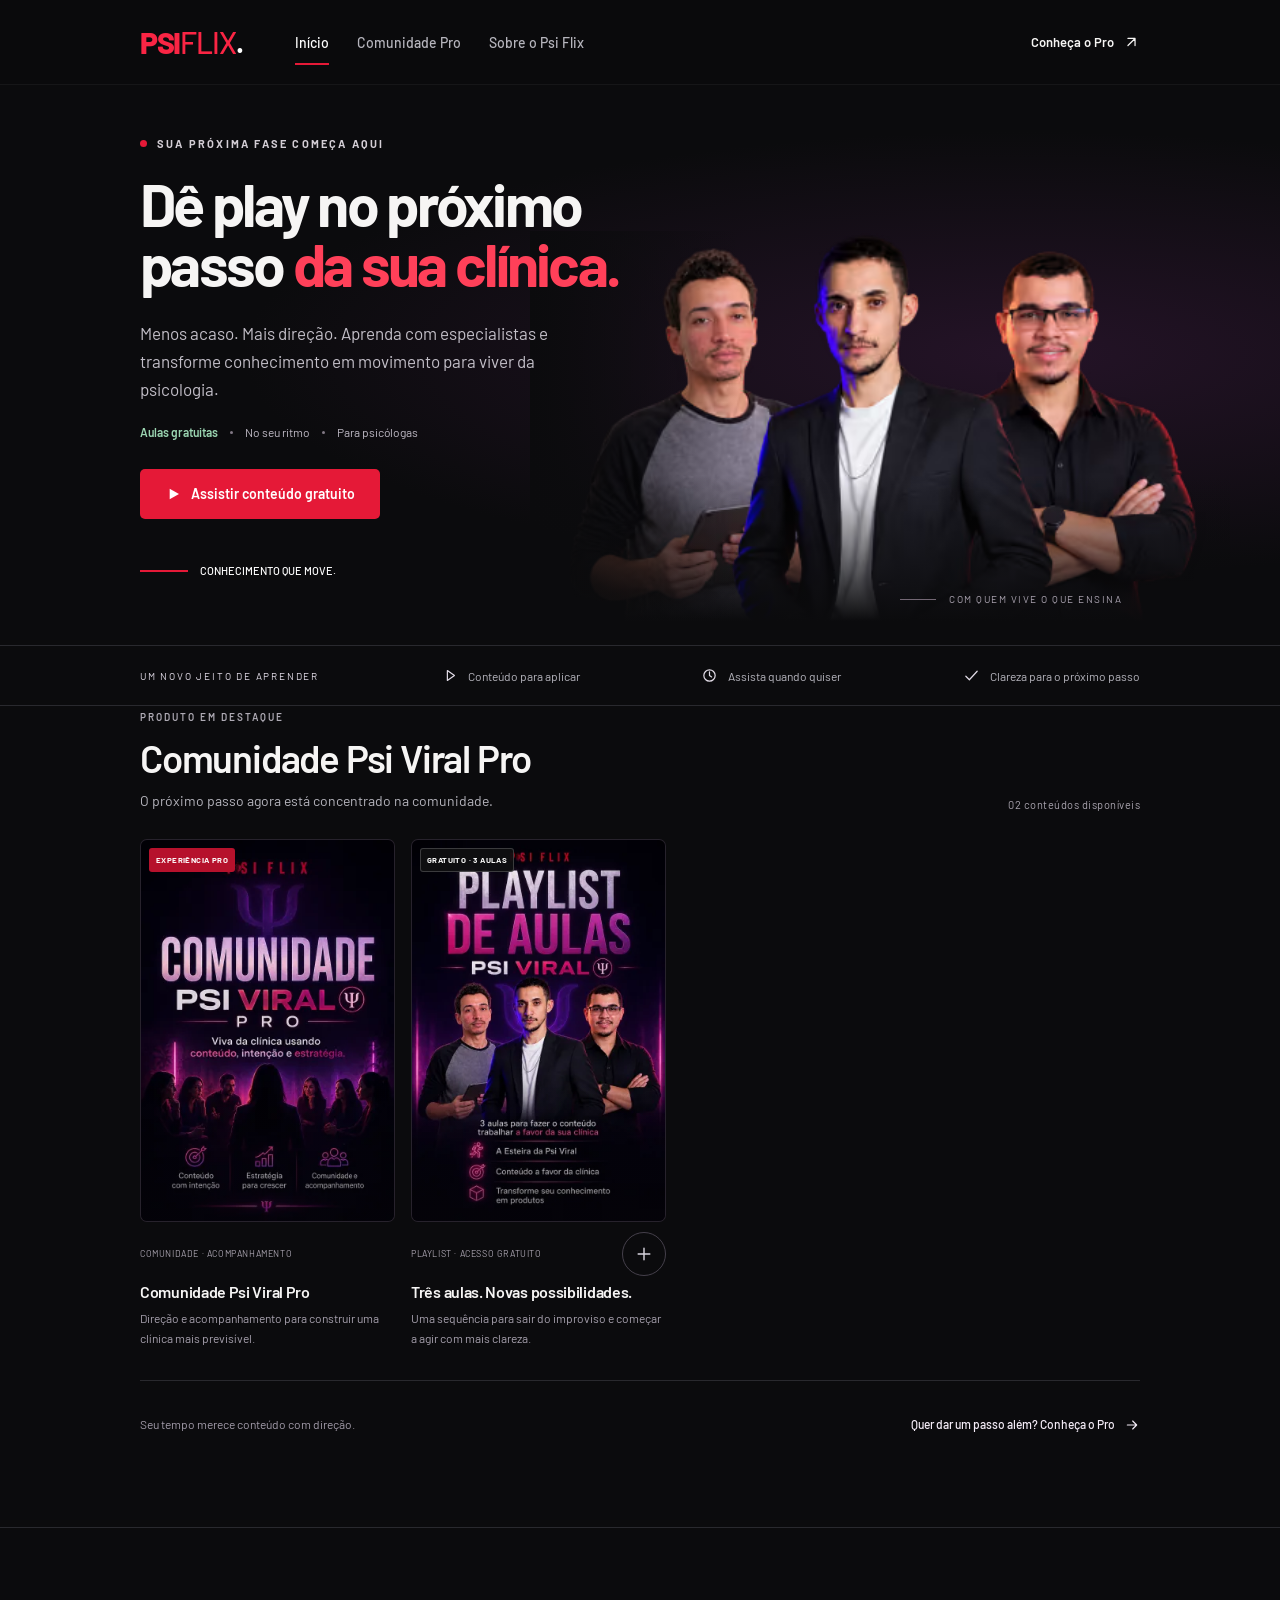
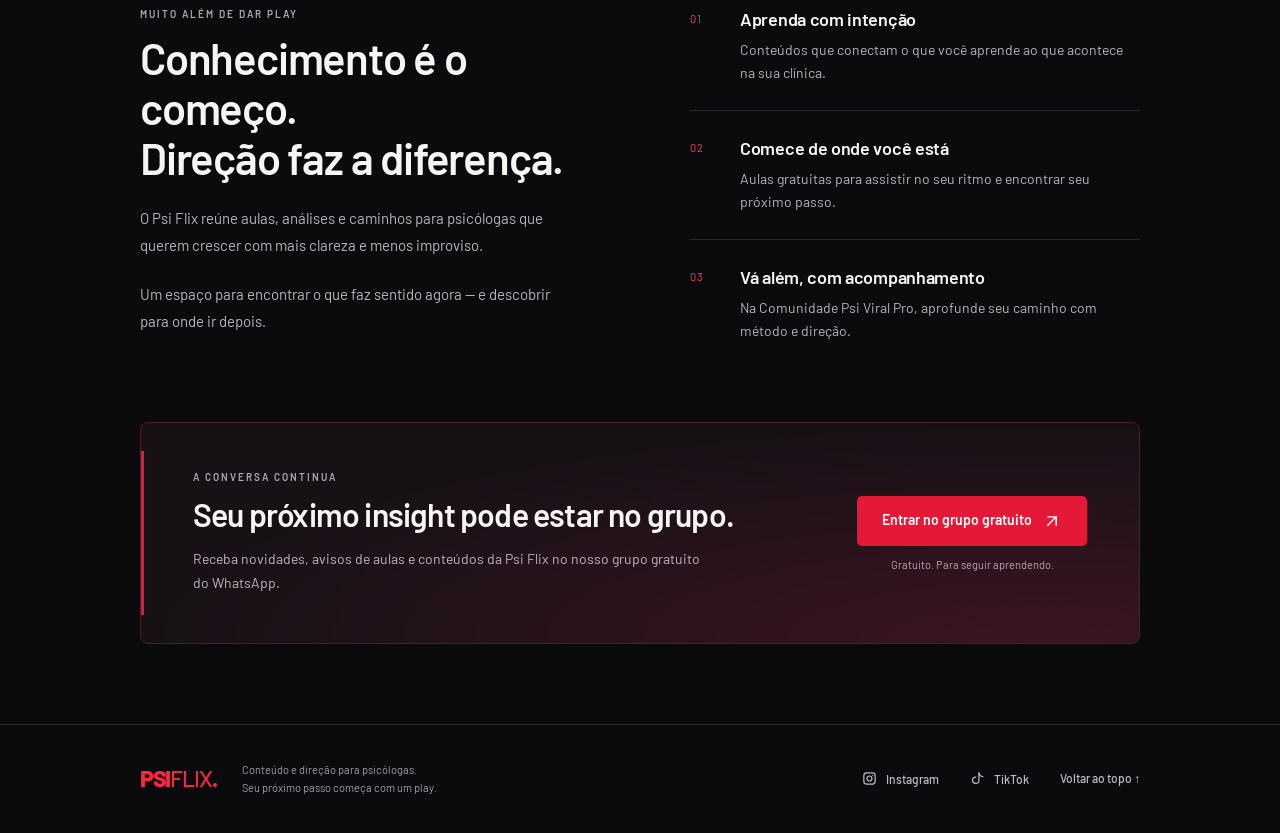
==== commit 43e2d35b: "fix: simplify hero to one free content button" ====
--- a/index.html
+++ b/index.html
@@ -44,8 +44,7 @@
           <p class="hero-description">Menos acaso. Mais direção. Aprenda com especialistas e transforme conhecimento em movimento para viver da psicologia.</p>
           <div class="hero-meta"><span class="free">Aulas gratuitas</span><span class="meta-divider" aria-hidden="true"></span><span>No seu ritmo</span><span class="meta-divider" aria-hidden="true"></span><span>Para psicólogas</span></div>
           <div class="hero-actions">
-            <a class="button button-primary" href="#aulas" data-open-catalog><svg class="play-icon" viewBox="0 0 24 24" aria-hidden="true"><path d="m7 4 14 8-14 8z"/></svg>Ver comunidade</a>
-            <a class="button button-secondary" href="oferta/">Conhecer a comunidade <svg viewBox="0 0 24 24" aria-hidden="true"><path d="M5 12h14m-6-6 6 6-6 6"/></svg></a>
+            <a class="button button-primary" href="#aulas" data-open-catalog><svg class="play-icon" viewBox="0 0 24 24" aria-hidden="true"><path d="m7 4 14 8-14 8z"/></svg>Assistir conteúdo gratuito</a>
           </div>
           <div class="hero-index" aria-hidden="true"><span class="index-line"></span><strong>CONHECIMENTO QUE MOVE.</strong></div>
         </div>
